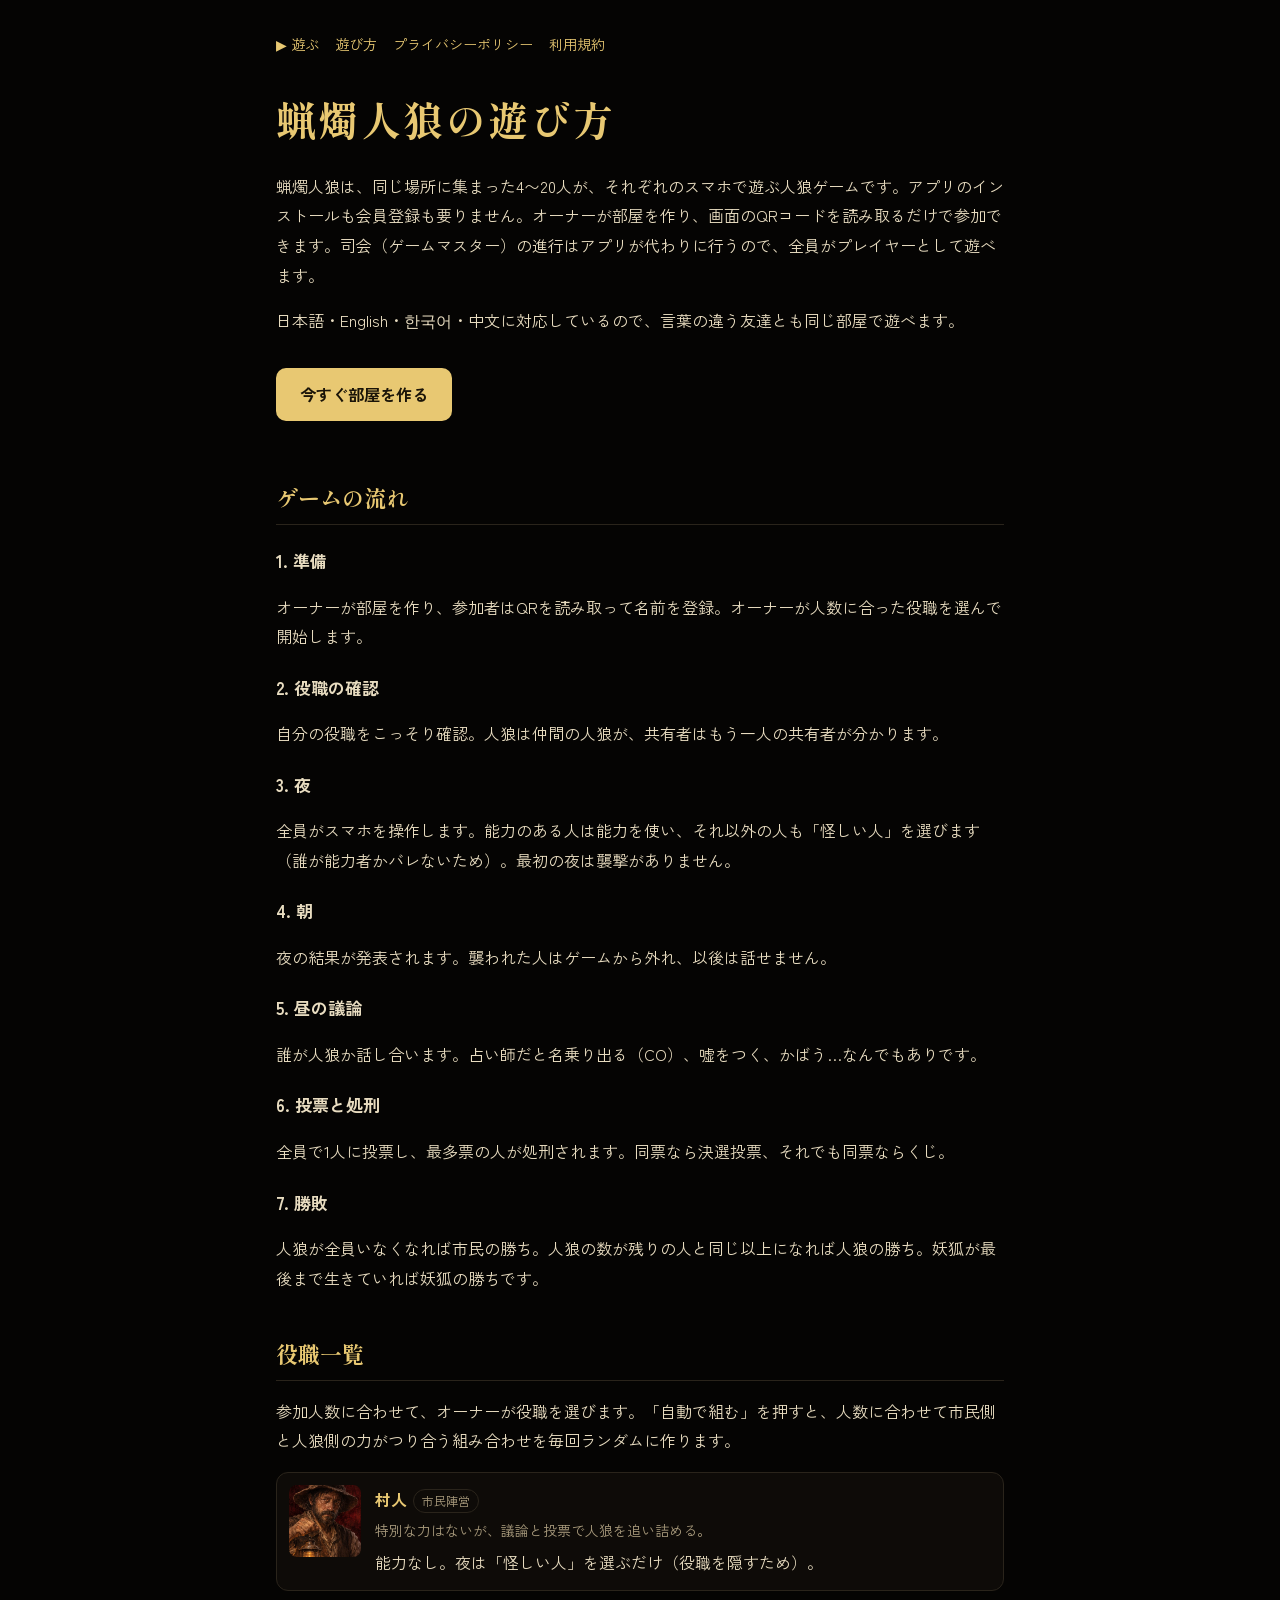
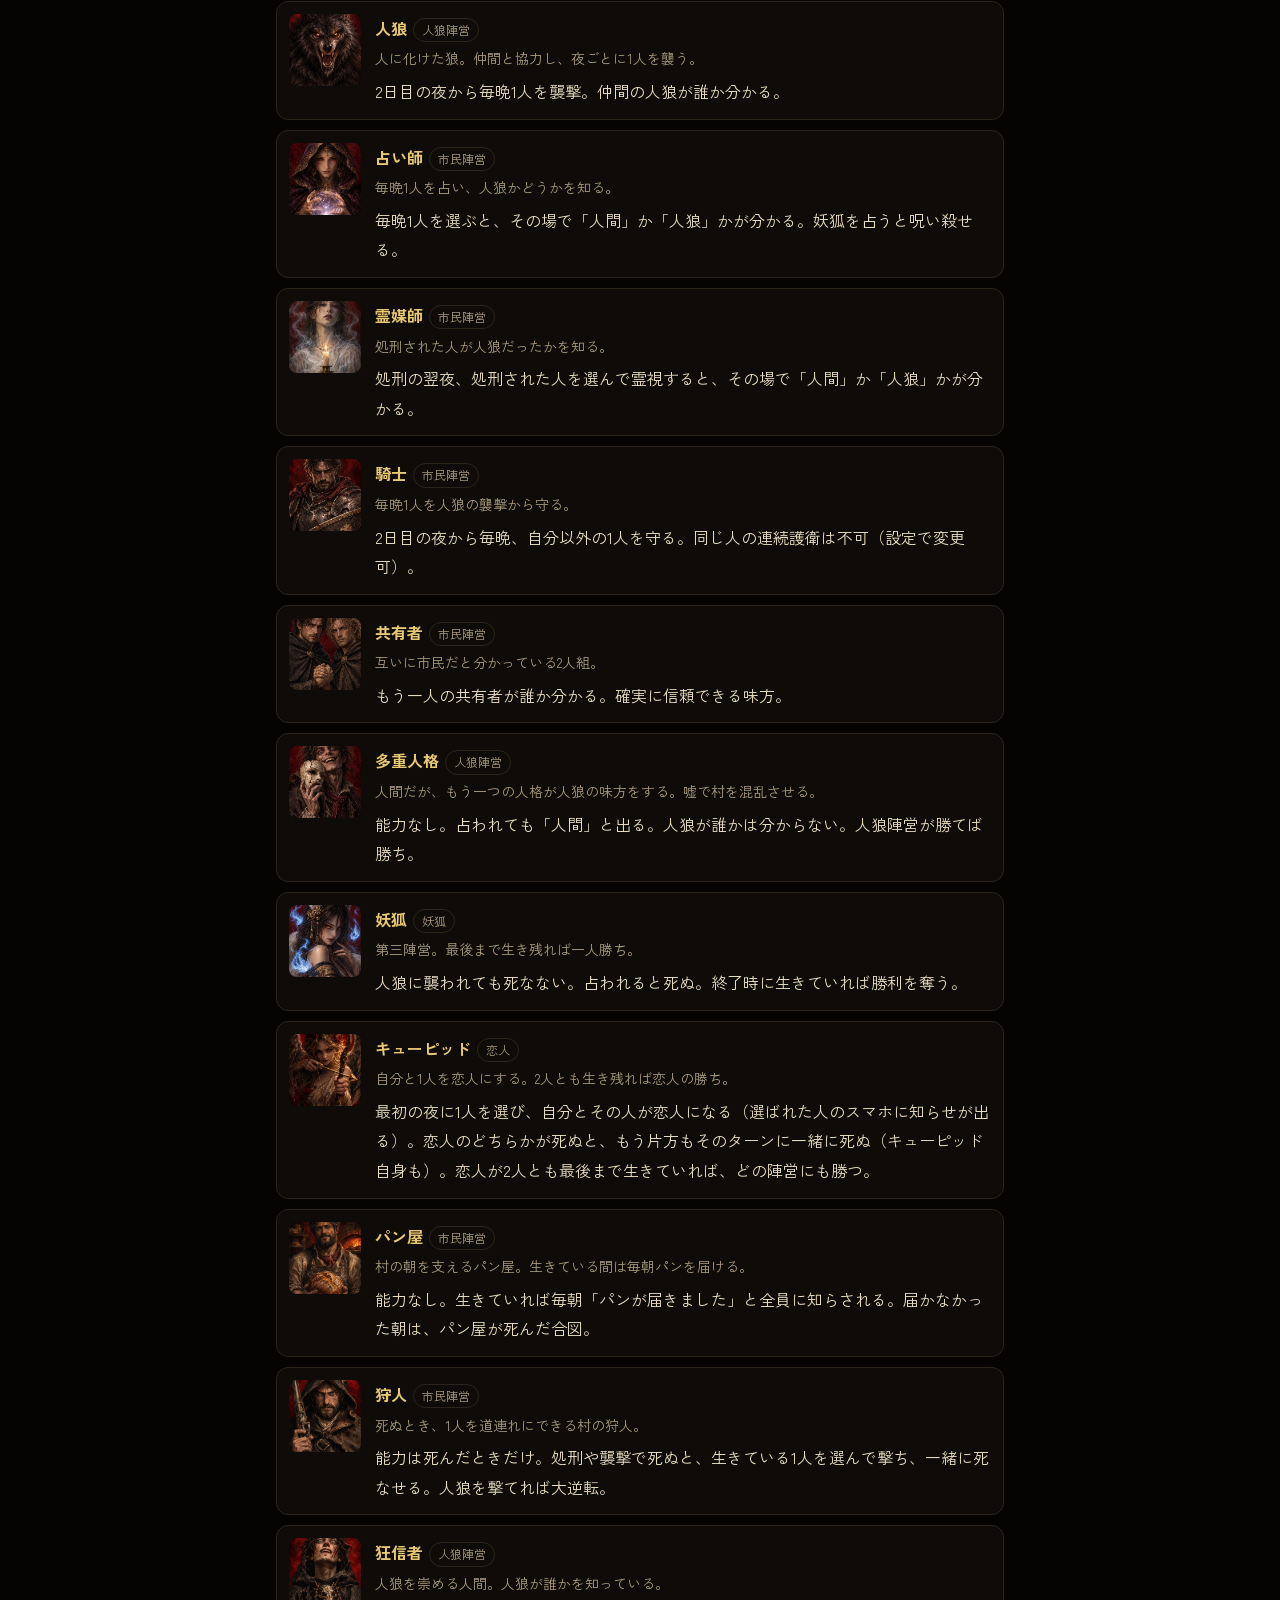
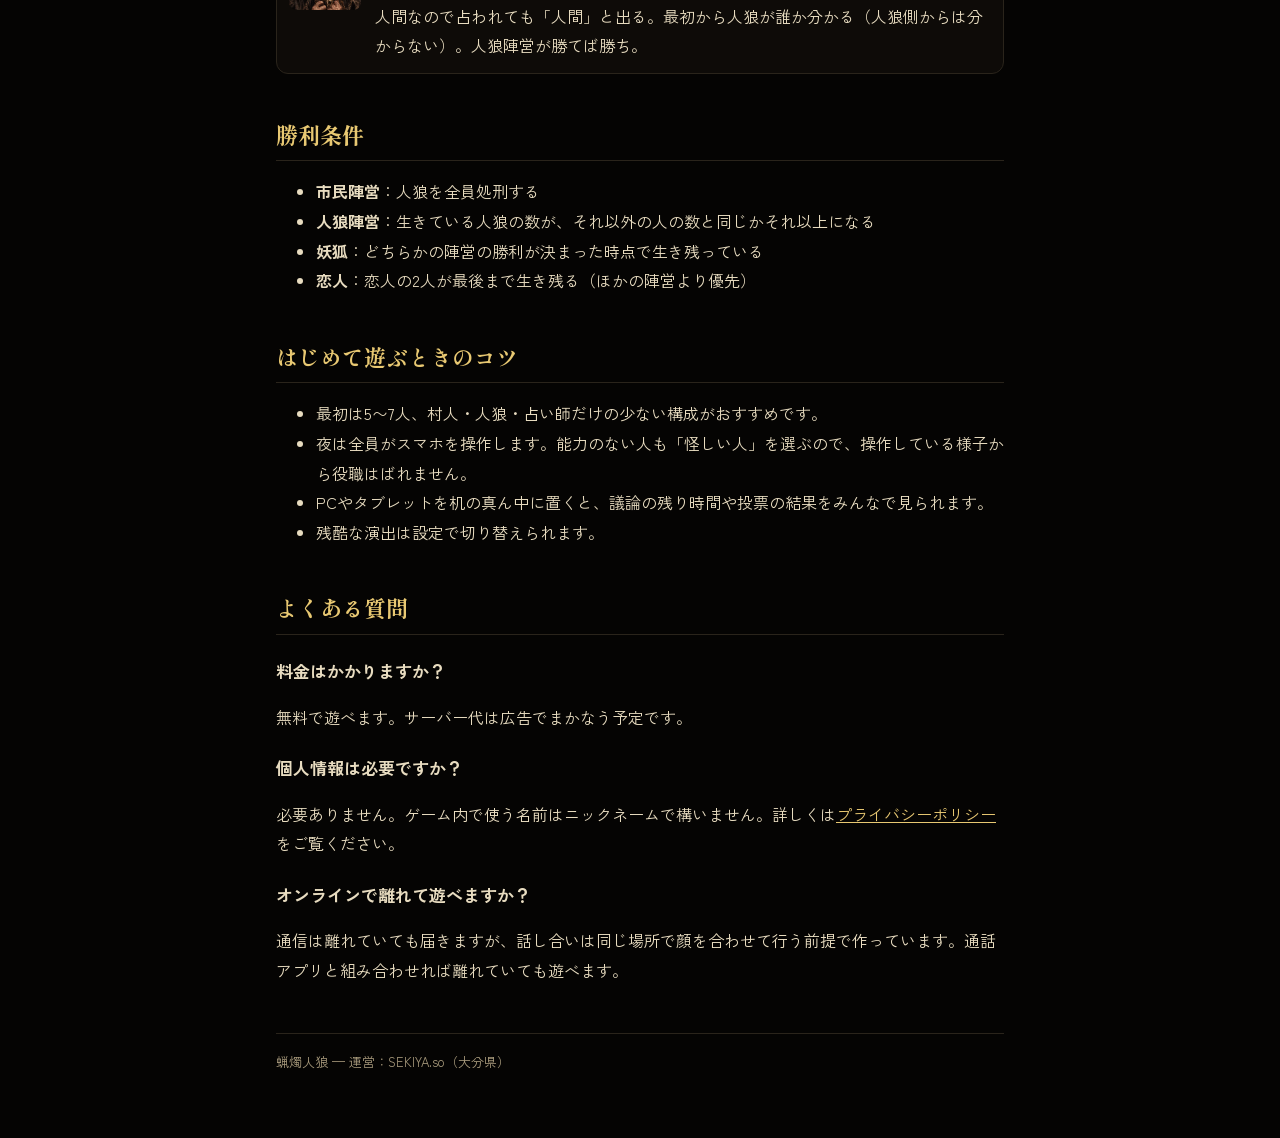
==== about/index.html @ 61c995f0 "Add about, privacy and terms pages for AdSense review Co-Authored-By: Claude Opus 5.5 <noreply@anthr" ====
<!doctype html><html lang="ja"><head><meta charset="utf-8">
<meta name="viewport" content="width=device-width,initial-scale=1"><title>遊び方と役職｜蝋燭人狼</title>
<meta name="description" content="ブラウザだけで遊べる対面用の人狼ゲーム「蝋燭人狼」の遊び方・役職・勝利条件。"><link rel="canonical" href="https://rousoku-jinro.uk/about/">
<link rel="preconnect" href="https://fonts.googleapis.com"><link rel="preconnect" href="https://fonts.gstatic.com" crossorigin>
<link href="https://fonts.googleapis.com/css2?family=Shippori+Mincho+B1:wght@800&family=Zen+Kaku+Gothic+New:wght@400;700&display=swap" rel="stylesheet">
<style>:root{--bg:#050403;--fg:#e8dcc0;--mut:#a89a7c;--gold:#e8c872;--line:#2a241b;--card:#0e0b08}
*{box-sizing:border-box}body{margin:0;background:var(--bg);color:var(--fg);font:16px/1.85 'Zen Kaku Gothic New',system-ui,sans-serif}
main{max-width:760px;margin:0 auto;padding:32px 16px 64px}a{color:var(--gold)}
h1{font-family:'Shippori Mincho B1',serif;font-size:clamp(28px,6vw,40px);color:var(--gold);margin:8px 0 4px;letter-spacing:.06em}
h2{font-family:'Shippori Mincho B1',serif;color:var(--gold);font-size:22px;margin:40px 0 8px;border-bottom:1px solid var(--line);padding-bottom:6px}
h3{font-size:17px;margin:20px 0 4px}p,li{color:var(--fg)}.mut{color:var(--mut);font-size:14px}
.top{display:flex;gap:16px;flex-wrap:wrap;font-size:14px;margin-bottom:24px}.top a{text-decoration:none}
.role{display:flex;gap:14px;background:var(--card);border:1px solid var(--line);border-radius:12px;padding:12px;margin:10px 0}
.role img{width:72px;height:72px;border-radius:8px;object-fit:cover;flex:none}.role b{color:var(--gold)}
.tag{display:inline-block;font-size:12px;border:1px solid var(--line);border-radius:99px;padding:0 8px;margin-left:6px;color:var(--mut)}
.cta{display:inline-block;margin:16px 0;padding:12px 24px;background:var(--gold);color:#1a1408;border-radius:10px;font-weight:700;text-decoration:none}
footer{border-top:1px solid var(--line);margin-top:48px;padding-top:16px;font-size:13px;color:var(--mut)}</style></head><body><main><nav class="top"><a href="/">▶ 遊ぶ</a><a href="/about/">遊び方</a><a href="/privacy/">プライバシーポリシー</a><a href="/terms/">利用規約</a></nav>
<h1>蝋燭人狼の遊び方</h1><p>蝋燭人狼は、同じ場所に集まった4〜20人が、それぞれのスマホで遊ぶ人狼ゲームです。アプリのインストールも会員登録も要りません。オーナーが部屋を作り、画面のQRコードを読み取るだけで参加できます。司会（ゲームマスター）の進行はアプリが代わりに行うので、全員がプレイヤーとして遊べます。</p>
<p>日本語・English・한국어・中文に対応しているので、言葉の違う友達とも同じ部屋で遊べます。</p>
<a class="cta" href="/">今すぐ部屋を作る</a>
<h2>ゲームの流れ</h2><h3>1. 準備</h3><p>オーナーが部屋を作り、参加者はQRを読み取って名前を登録。オーナーが人数に合った役職を選んで開始します。</p><h3>2. 役職の確認</h3><p>自分の役職をこっそり確認。人狼は仲間の人狼が、共有者はもう一人の共有者が分かります。</p><h3>3. 夜</h3><p>全員がスマホを操作します。能力のある人は能力を使い、それ以外の人も「怪しい人」を選びます（誰が能力者かバレないため）。最初の夜は襲撃がありません。</p><h3>4. 朝</h3><p>夜の結果が発表されます。襲われた人はゲームから外れ、以後は話せません。</p><h3>5. 昼の議論</h3><p>誰が人狼か話し合います。占い師だと名乗り出る（CO）、嘘をつく、かばう…なんでもありです。</p><h3>6. 投票と処刑</h3><p>全員で1人に投票し、最多票の人が処刑されます。同票なら決選投票、それでも同票ならくじ。</p><h3>7. 勝敗</h3><p>人狼が全員いなくなれば市民の勝ち。人狼の数が残りの人と同じ以上になれば人狼の勝ち。妖狐が最後まで生きていれば妖狐の勝ちです。</p>
<h2>役職一覧</h2><p>参加人数に合わせて、オーナーが役職を選びます。「自動で組む」を押すと、人数に合わせて市民側と人狼側の力がつり合う組み合わせを毎回ランダムに作ります。</p><div class="role"><img src="/img/roles/villager.webp" alt="村人" loading="lazy" onerror="this.remove()"><div><b>村人</b><span class="tag">市民陣営</span><br><span class="mut">特別な力はないが、議論と投票で人狼を追い詰める。</span><p style="margin:4px 0 0">能力なし。夜は「怪しい人」を選ぶだけ（役職を隠すため）。</p></div></div><div class="role"><img src="/img/roles/werewolf.webp" alt="人狼" loading="lazy" onerror="this.remove()"><div><b>人狼</b><span class="tag">人狼陣営</span><br><span class="mut">人に化けた狼。仲間と協力し、夜ごとに1人を襲う。</span><p style="margin:4px 0 0">2日目の夜から毎晩1人を襲撃。仲間の人狼が誰か分かる。</p></div></div><div class="role"><img src="/img/roles/seer.webp" alt="占い師" loading="lazy" onerror="this.remove()"><div><b>占い師</b><span class="tag">市民陣営</span><br><span class="mut">毎晩1人を占い、人狼かどうかを知る。</span><p style="margin:4px 0 0">毎晩1人を選ぶと、その場で「人間」か「人狼」かが分かる。妖狐を占うと呪い殺せる。</p></div></div><div class="role"><img src="/img/roles/medium.webp" alt="霊媒師" loading="lazy" onerror="this.remove()"><div><b>霊媒師</b><span class="tag">市民陣営</span><br><span class="mut">処刑された人が人狼だったかを知る。</span><p style="margin:4px 0 0">処刑の翌夜、処刑された人を選んで霊視すると、その場で「人間」か「人狼」かが分かる。</p></div></div><div class="role"><img src="/img/roles/knight.webp" alt="騎士" loading="lazy" onerror="this.remove()"><div><b>騎士</b><span class="tag">市民陣営</span><br><span class="mut">毎晩1人を人狼の襲撃から守る。</span><p style="margin:4px 0 0">2日目の夜から毎晩、自分以外の1人を守る。同じ人の連続護衛は不可（設定で変更可）。</p></div></div><div class="role"><img src="/img/roles/mason.webp" alt="共有者" loading="lazy" onerror="this.remove()"><div><b>共有者</b><span class="tag">市民陣営</span><br><span class="mut">互いに市民だと分かっている2人組。</span><p style="margin:4px 0 0">もう一人の共有者が誰か分かる。確実に信頼できる味方。</p></div></div><div class="role"><img src="/img/roles/madman.webp" alt="多重人格" loading="lazy" onerror="this.remove()"><div><b>多重人格</b><span class="tag">人狼陣営</span><br><span class="mut">人間だが、もう一つの人格が人狼の味方をする。嘘で村を混乱させる。</span><p style="margin:4px 0 0">能力なし。占われても「人間」と出る。人狼が誰かは分からない。人狼陣営が勝てば勝ち。</p></div></div><div class="role"><img src="/img/roles/fox.webp" alt="妖狐" loading="lazy" onerror="this.remove()"><div><b>妖狐</b><span class="tag">妖狐</span><br><span class="mut">第三陣営。最後まで生き残れば一人勝ち。</span><p style="margin:4px 0 0">人狼に襲われても死なない。占われると死ぬ。終了時に生きていれば勝利を奪う。</p></div></div><div class="role"><img src="/img/roles/cupid.webp" alt="キューピッド" loading="lazy" onerror="this.remove()"><div><b>キューピッド</b><span class="tag">恋人</span><br><span class="mut">自分と1人を恋人にする。2人とも生き残れば恋人の勝ち。</span><p style="margin:4px 0 0">最初の夜に1人を選び、自分とその人が恋人になる（選ばれた人のスマホに知らせが出る）。恋人のどちらかが死ぬと、もう片方もそのターンに一緒に死ぬ（キューピッド自身も）。恋人が2人とも最後まで生きていれば、どの陣営にも勝つ。</p></div></div><div class="role"><img src="/img/roles/baker.webp" alt="パン屋" loading="lazy" onerror="this.remove()"><div><b>パン屋</b><span class="tag">市民陣営</span><br><span class="mut">村の朝を支えるパン屋。生きている間は毎朝パンを届ける。</span><p style="margin:4px 0 0">能力なし。生きていれば毎朝「パンが届きました」と全員に知らされる。届かなかった朝は、パン屋が死んだ合図。</p></div></div><div class="role"><img src="/img/roles/hunter.webp" alt="狩人" loading="lazy" onerror="this.remove()"><div><b>狩人</b><span class="tag">市民陣営</span><br><span class="mut">死ぬとき、1人を道連れにできる村の狩人。</span><p style="margin:4px 0 0">能力は死んだときだけ。処刑や襲撃で死ぬと、生きている1人を選んで撃ち、一緒に死なせる。人狼を撃てれば大逆転。</p></div></div><div class="role"><img src="/img/roles/fanatic.webp" alt="狂信者" loading="lazy" onerror="this.remove()"><div><b>狂信者</b><span class="tag">人狼陣営</span><br><span class="mut">人狼を崇める人間。人狼が誰かを知っている。</span><p style="margin:4px 0 0">人間なので占われても「人間」と出る。最初から人狼が誰か分かる（人狼側からは分からない）。人狼陣営が勝てば勝ち。</p></div></div>
<h2>勝利条件</h2><ul><li><b>市民陣営</b>：人狼を全員処刑する</li><li><b>人狼陣営</b>：生きている人狼の数が、それ以外の人の数と同じかそれ以上になる</li><li><b>妖狐</b>：どちらかの陣営の勝利が決まった時点で生き残っている</li><li><b>恋人</b>：恋人の2人が最後まで生き残る（ほかの陣営より優先）</li></ul>
<h2>はじめて遊ぶときのコツ</h2><ul><li>最初は5〜7人、村人・人狼・占い師だけの少ない構成がおすすめです。</li><li>夜は全員がスマホを操作します。能力のない人も「怪しい人」を選ぶので、操作している様子から役職はばれません。</li><li>PCやタブレットを机の真ん中に置くと、議論の残り時間や投票の結果をみんなで見られます。</li><li>残酷な演出は設定で切り替えられます。</li></ul>
<h2>よくある質問</h2><h3>料金はかかりますか？</h3><p>無料で遊べます。サーバー代は広告でまかなう予定です。</p><h3>個人情報は必要ですか？</h3><p>必要ありません。ゲーム内で使う名前はニックネームで構いません。詳しくは<a href="/privacy/">プライバシーポリシー</a>をご覧ください。</p><h3>オンラインで離れて遊べますか？</h3><p>通信は離れていても届きますが、話し合いは同じ場所で顔を合わせて行う前提で作っています。通話アプリと組み合わせれば離れていても遊べます。</p>
<footer>蝋燭人狼 — 運営：SEKIYA.so（大分県）</footer></main></body></html>
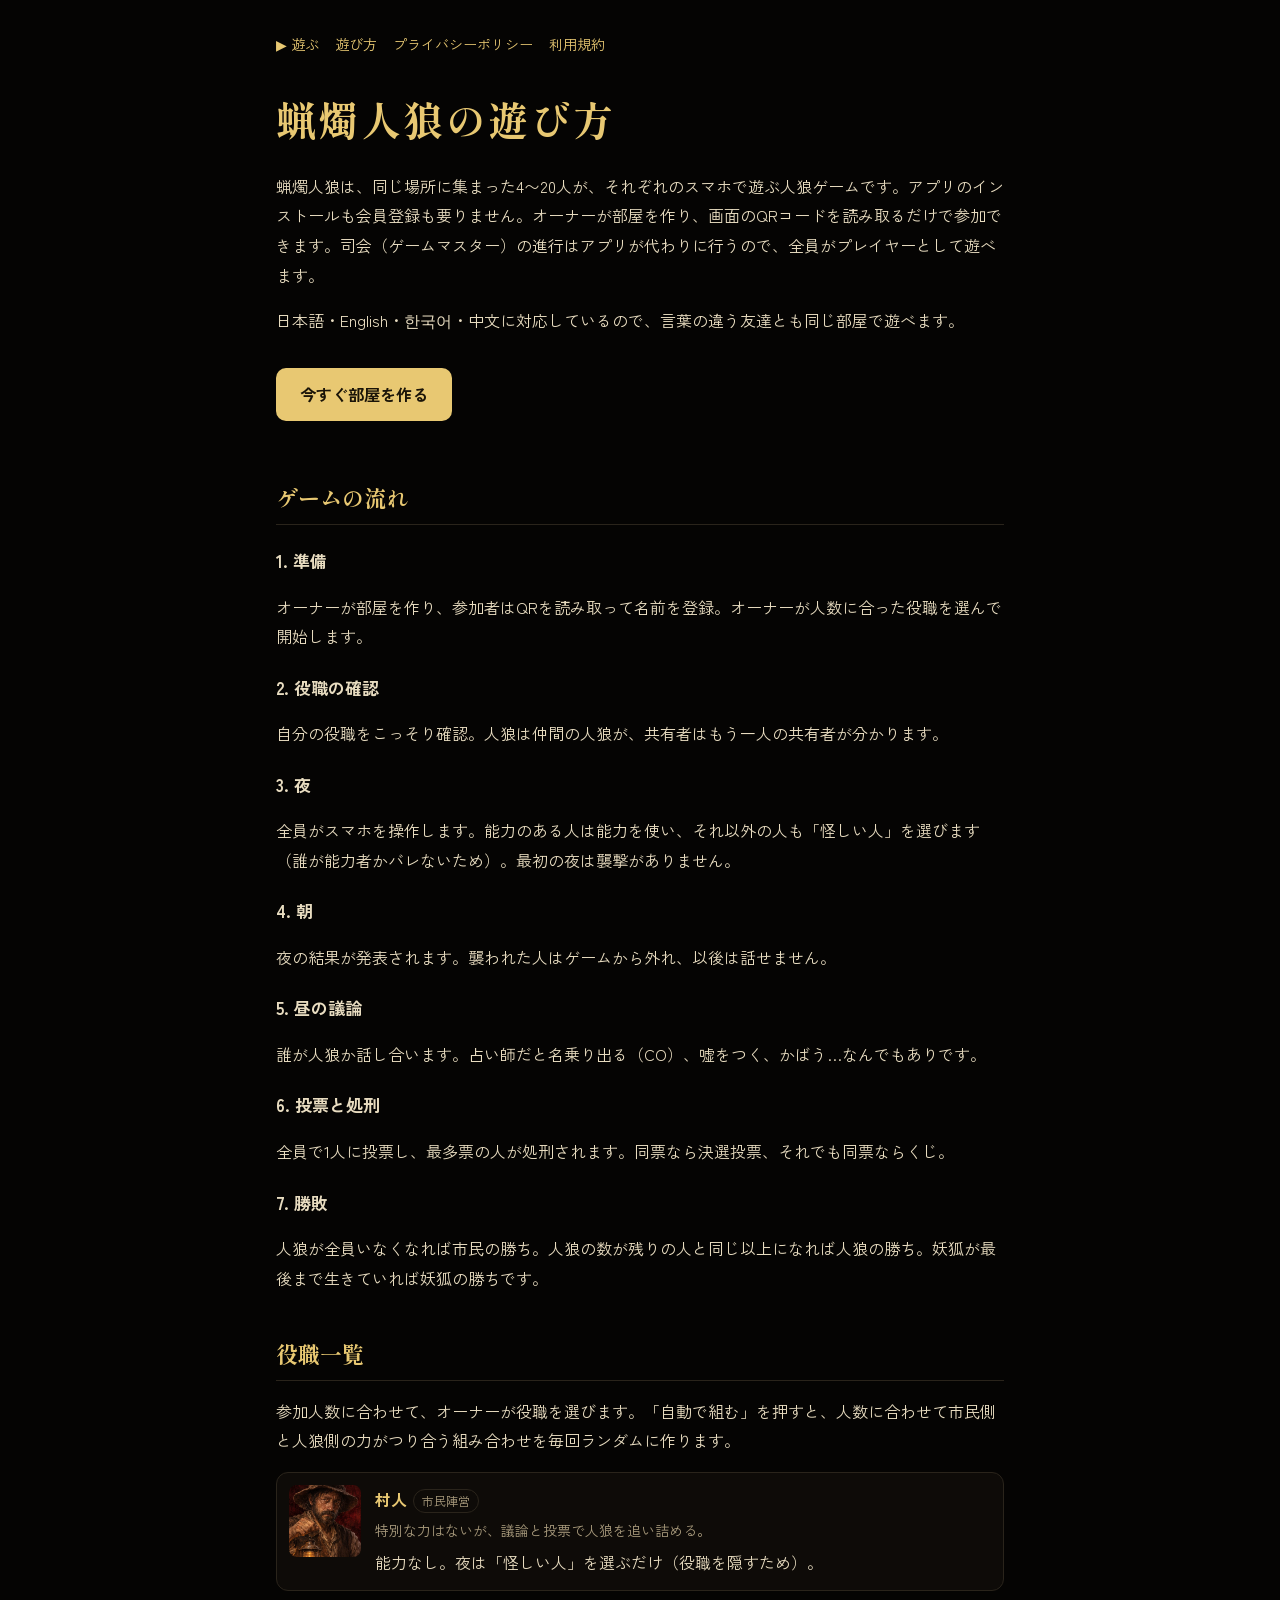
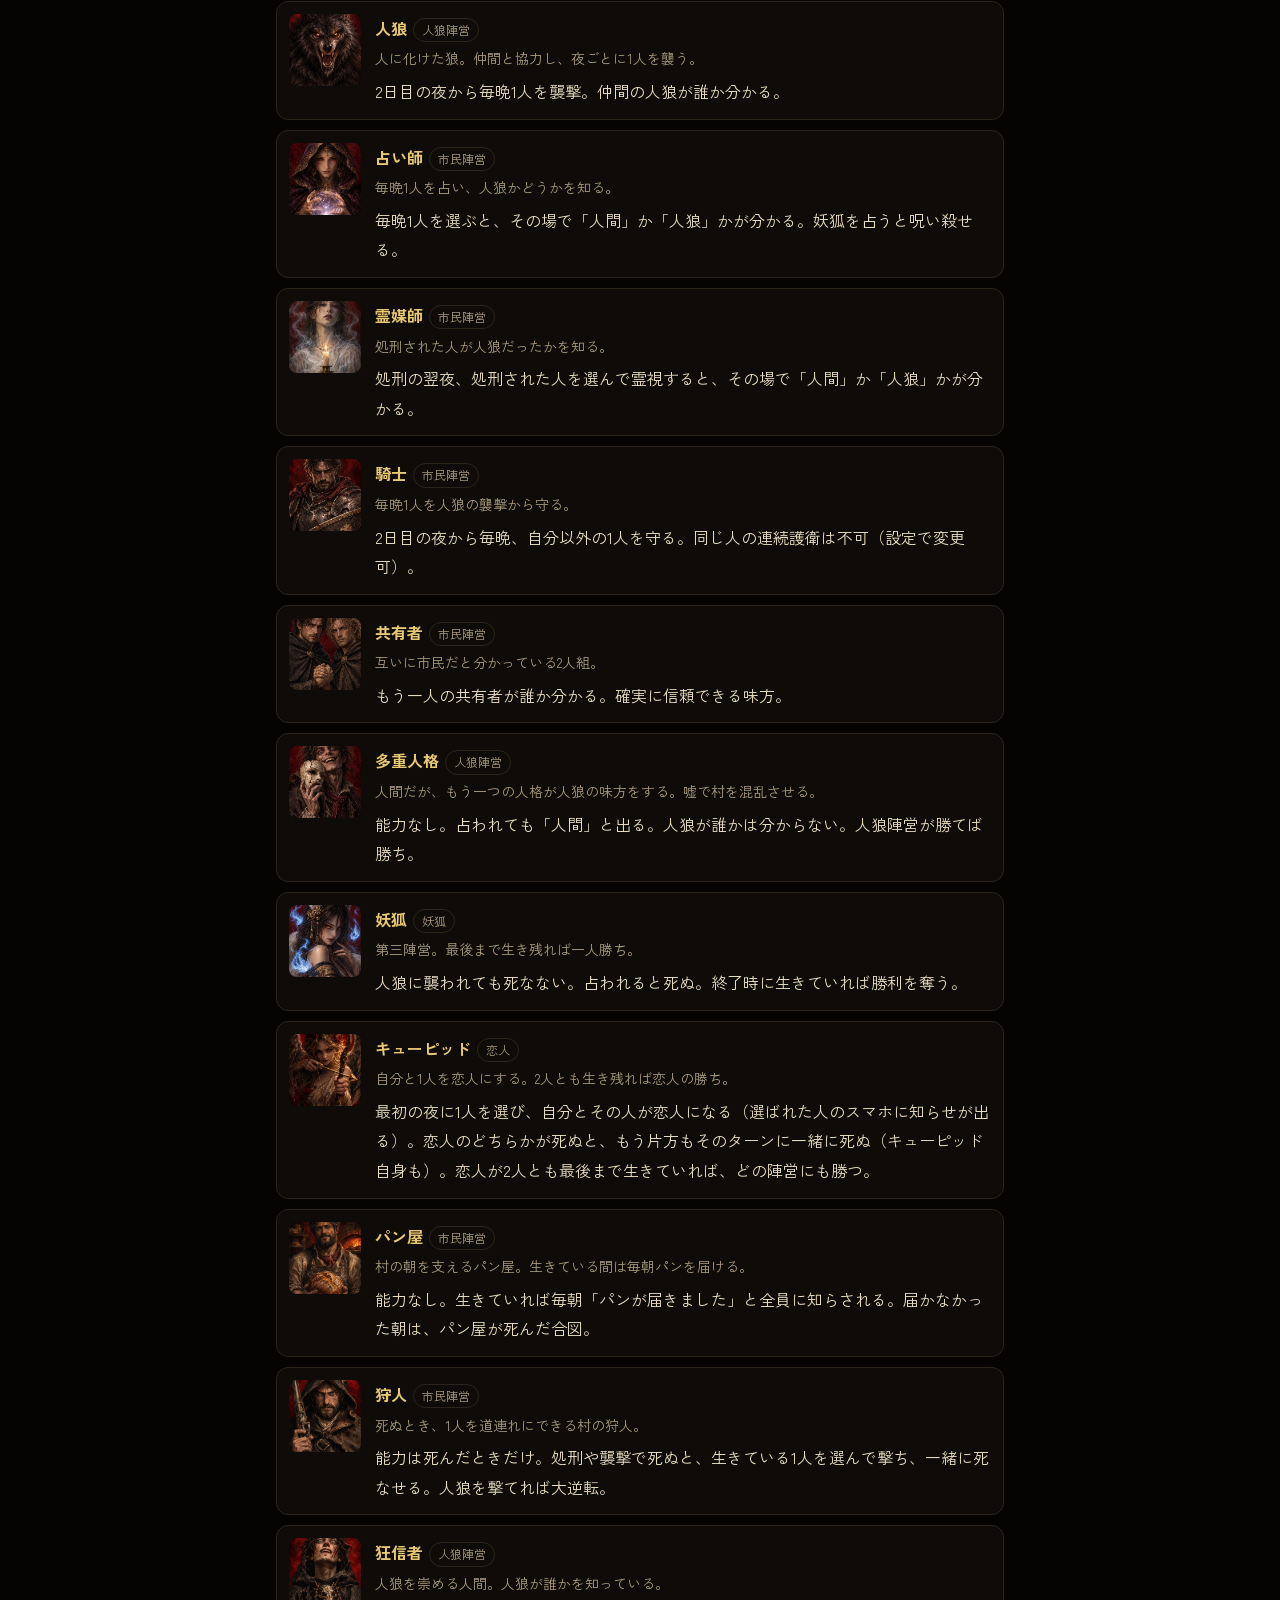
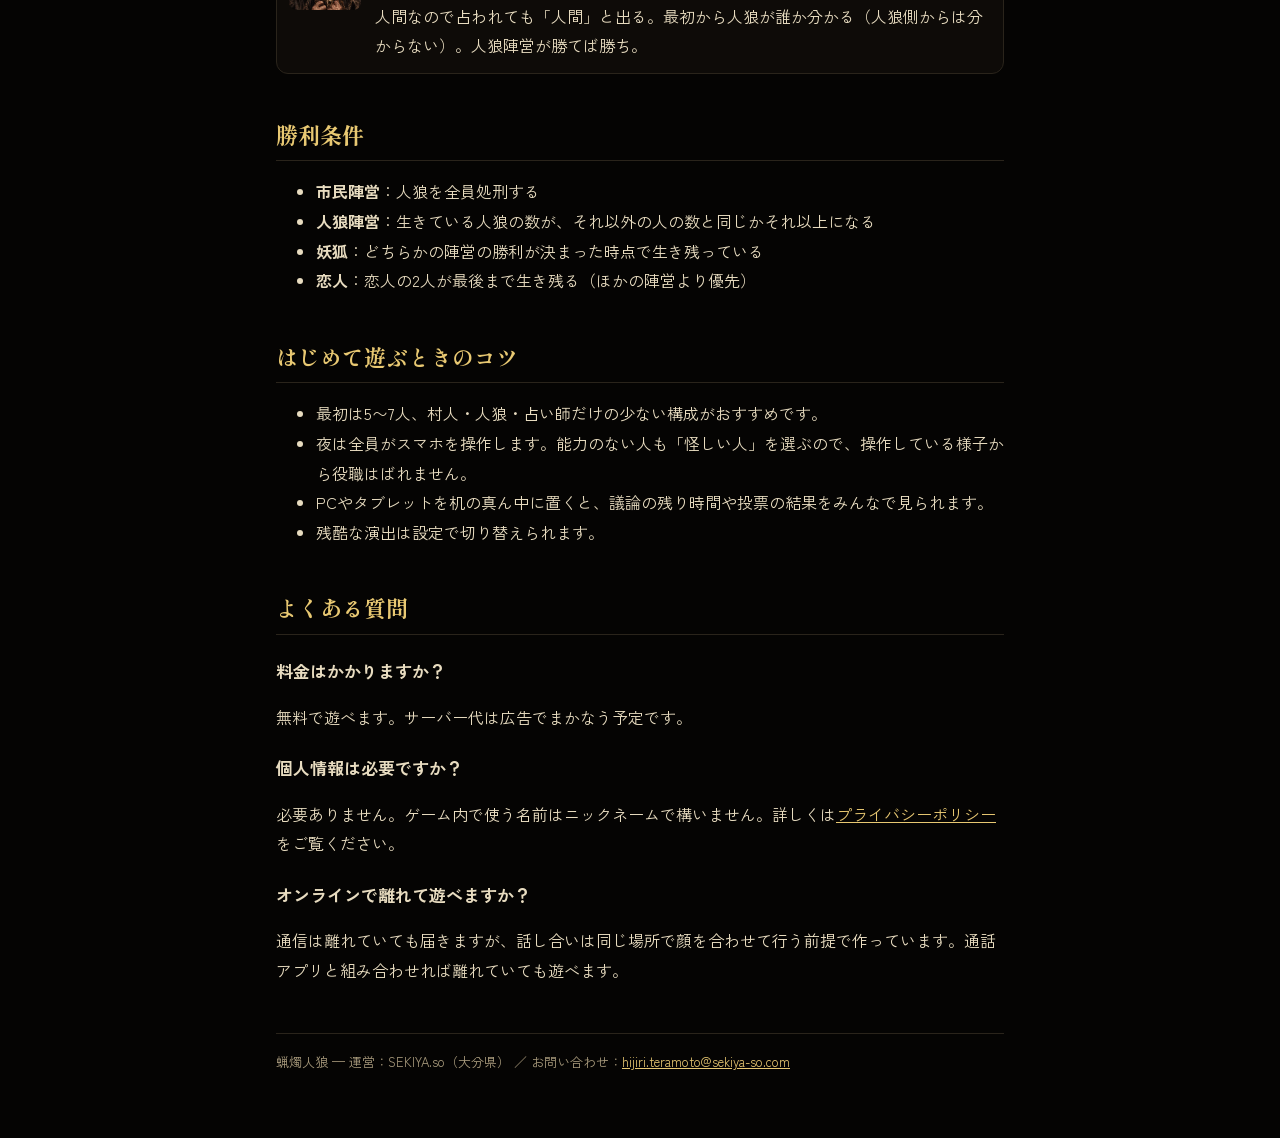
==== commit 11e89534: "Show contact address on info pages Co-Authored-By: Claude Opus 5.5 <noreply@anthropic.com>" ====
--- a/about/index.html
+++ b/about/index.html
@@ -23,4 +23,4 @@
 <h2>勝利条件</h2><ul><li><b>市民陣営</b>：人狼を全員処刑する</li><li><b>人狼陣営</b>：生きている人狼の数が、それ以外の人の数と同じかそれ以上になる</li><li><b>妖狐</b>：どちらかの陣営の勝利が決まった時点で生き残っている</li><li><b>恋人</b>：恋人の2人が最後まで生き残る（ほかの陣営より優先）</li></ul>
 <h2>はじめて遊ぶときのコツ</h2><ul><li>最初は5〜7人、村人・人狼・占い師だけの少ない構成がおすすめです。</li><li>夜は全員がスマホを操作します。能力のない人も「怪しい人」を選ぶので、操作している様子から役職はばれません。</li><li>PCやタブレットを机の真ん中に置くと、議論の残り時間や投票の結果をみんなで見られます。</li><li>残酷な演出は設定で切り替えられます。</li></ul>
 <h2>よくある質問</h2><h3>料金はかかりますか？</h3><p>無料で遊べます。サーバー代は広告でまかなう予定です。</p><h3>個人情報は必要ですか？</h3><p>必要ありません。ゲーム内で使う名前はニックネームで構いません。詳しくは<a href="/privacy/">プライバシーポリシー</a>をご覧ください。</p><h3>オンラインで離れて遊べますか？</h3><p>通信は離れていても届きますが、話し合いは同じ場所で顔を合わせて行う前提で作っています。通話アプリと組み合わせれば離れていても遊べます。</p>
-<footer>蝋燭人狼 — 運営：SEKIYA.so（大分県）</footer></main></body></html>+<footer>蝋燭人狼 — 運営：SEKIYA.so（大分県） ／ お問い合わせ：<a href="mailto:hijiri.teramoto@sekiya-so.com">hijiri.teramoto@sekiya-so.com</a></footer></main></body></html>
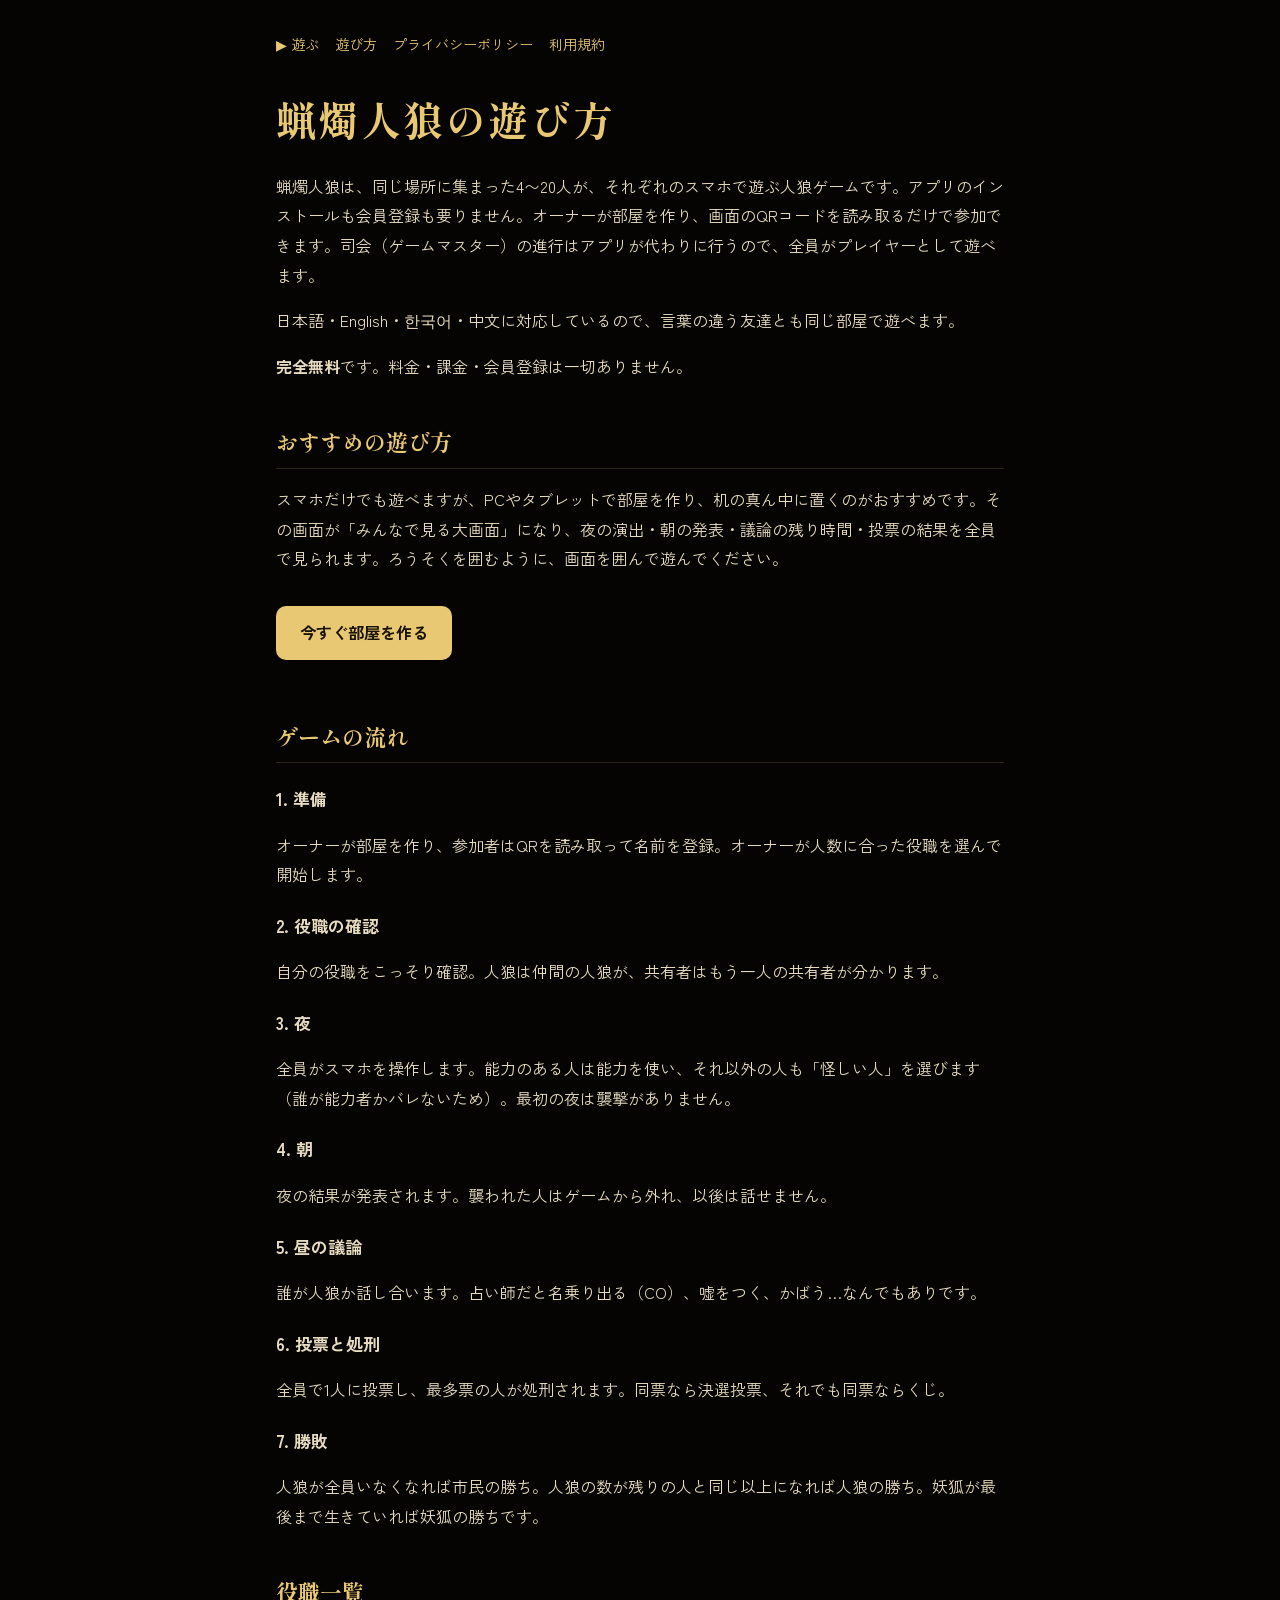
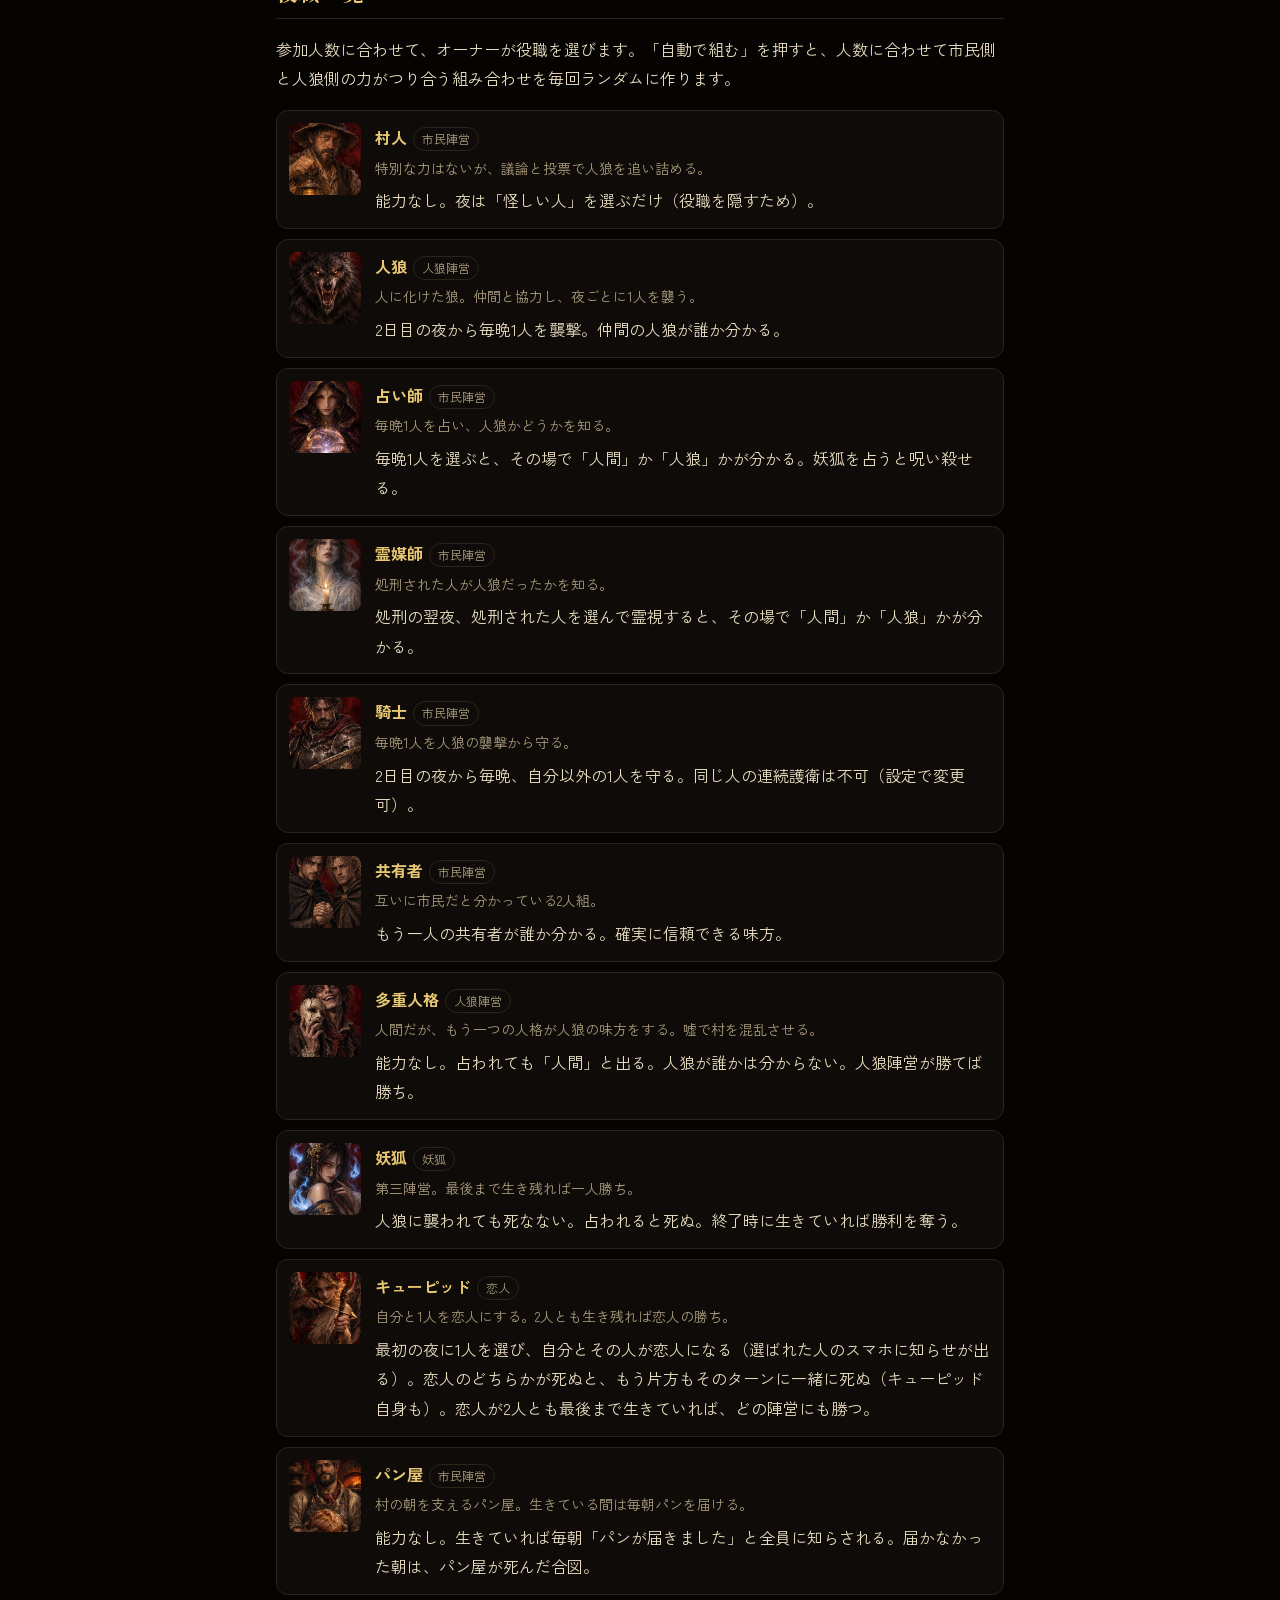
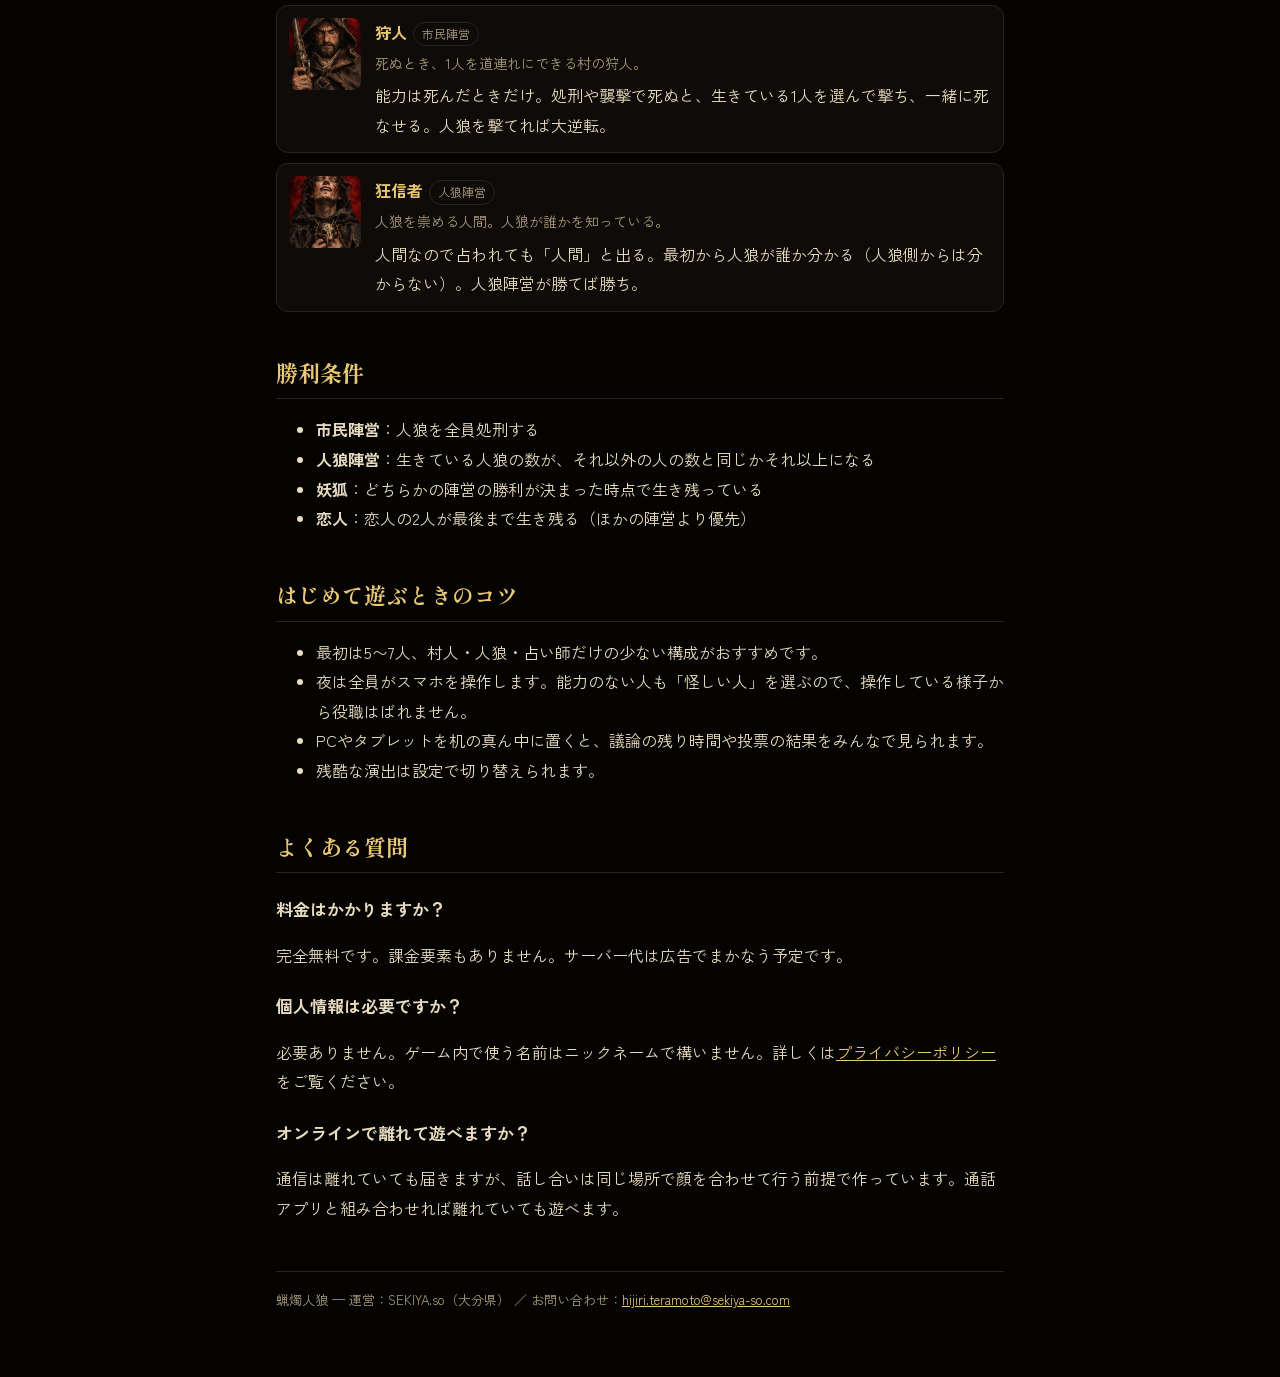
==== commit f956f7e2: "Home: free line and PC board tip; SEO meta, OG image, sitemap Co-Authored-By: Claude Opus 5.5 <norep" ====
--- a/about/index.html
+++ b/about/index.html
@@ -1,6 +1,6 @@
 <!doctype html><html lang="ja"><head><meta charset="utf-8">
 <meta name="viewport" content="width=device-width,initial-scale=1"><title>遊び方と役職｜蝋燭人狼</title>
-<meta name="description" content="ブラウザだけで遊べる対面用の人狼ゲーム「蝋燭人狼」の遊び方・役職・勝利条件。"><link rel="canonical" href="https://rousoku-jinro.uk/about/">
+<meta name="description" content="完全無料・登録不要でスマホで遊べる対面人狼ゲーム「蝋燭人狼」の遊び方・12役職の説明・勝利条件。"><link rel="canonical" href="https://rousoku-jinro.uk/about/"><meta property="og:title" content="遊び方と役職｜蝋燭人狼"><meta property="og:description" content="完全無料・登録不要でスマホで遊べる対面人狼ゲーム「蝋燭人狼」の遊び方・12役職の説明・勝利条件。"><meta property="og:image" content="https://rousoku-jinro.uk/img/og.jpg"><meta name="twitter:card" content="summary_large_image">
 <link rel="preconnect" href="https://fonts.googleapis.com"><link rel="preconnect" href="https://fonts.gstatic.com" crossorigin>
 <link href="https://fonts.googleapis.com/css2?family=Shippori+Mincho+B1:wght@800&family=Zen+Kaku+Gothic+New:wght@400;700&display=swap" rel="stylesheet">
 <style>:root{--bg:#050403;--fg:#e8dcc0;--mut:#a89a7c;--gold:#e8c872;--line:#2a241b;--card:#0e0b08}
@@ -16,11 +16,11 @@
 .cta{display:inline-block;margin:16px 0;padding:12px 24px;background:var(--gold);color:#1a1408;border-radius:10px;font-weight:700;text-decoration:none}
 footer{border-top:1px solid var(--line);margin-top:48px;padding-top:16px;font-size:13px;color:var(--mut)}</style></head><body><main><nav class="top"><a href="/">▶ 遊ぶ</a><a href="/about/">遊び方</a><a href="/privacy/">プライバシーポリシー</a><a href="/terms/">利用規約</a></nav>
 <h1>蝋燭人狼の遊び方</h1><p>蝋燭人狼は、同じ場所に集まった4〜20人が、それぞれのスマホで遊ぶ人狼ゲームです。アプリのインストールも会員登録も要りません。オーナーが部屋を作り、画面のQRコードを読み取るだけで参加できます。司会（ゲームマスター）の進行はアプリが代わりに行うので、全員がプレイヤーとして遊べます。</p>
-<p>日本語・English・한국어・中文に対応しているので、言葉の違う友達とも同じ部屋で遊べます。</p>
+<p>日本語・English・한국어・中文に対応しているので、言葉の違う友達とも同じ部屋で遊べます。</p><p><b>完全無料</b>です。料金・課金・会員登録は一切ありません。</p><h2>おすすめの遊び方</h2><p>スマホだけでも遊べますが、PCやタブレットで部屋を作り、机の真ん中に置くのがおすすめです。その画面が「みんなで見る大画面」になり、夜の演出・朝の発表・議論の残り時間・投票の結果を全員で見られます。ろうそくを囲むように、画面を囲んで遊んでください。</p>
 <a class="cta" href="/">今すぐ部屋を作る</a>
 <h2>ゲームの流れ</h2><h3>1. 準備</h3><p>オーナーが部屋を作り、参加者はQRを読み取って名前を登録。オーナーが人数に合った役職を選んで開始します。</p><h3>2. 役職の確認</h3><p>自分の役職をこっそり確認。人狼は仲間の人狼が、共有者はもう一人の共有者が分かります。</p><h3>3. 夜</h3><p>全員がスマホを操作します。能力のある人は能力を使い、それ以外の人も「怪しい人」を選びます（誰が能力者かバレないため）。最初の夜は襲撃がありません。</p><h3>4. 朝</h3><p>夜の結果が発表されます。襲われた人はゲームから外れ、以後は話せません。</p><h3>5. 昼の議論</h3><p>誰が人狼か話し合います。占い師だと名乗り出る（CO）、嘘をつく、かばう…なんでもありです。</p><h3>6. 投票と処刑</h3><p>全員で1人に投票し、最多票の人が処刑されます。同票なら決選投票、それでも同票ならくじ。</p><h3>7. 勝敗</h3><p>人狼が全員いなくなれば市民の勝ち。人狼の数が残りの人と同じ以上になれば人狼の勝ち。妖狐が最後まで生きていれば妖狐の勝ちです。</p>
 <h2>役職一覧</h2><p>参加人数に合わせて、オーナーが役職を選びます。「自動で組む」を押すと、人数に合わせて市民側と人狼側の力がつり合う組み合わせを毎回ランダムに作ります。</p><div class="role"><img src="/img/roles/villager.webp" alt="村人" loading="lazy" onerror="this.remove()"><div><b>村人</b><span class="tag">市民陣営</span><br><span class="mut">特別な力はないが、議論と投票で人狼を追い詰める。</span><p style="margin:4px 0 0">能力なし。夜は「怪しい人」を選ぶだけ（役職を隠すため）。</p></div></div><div class="role"><img src="/img/roles/werewolf.webp" alt="人狼" loading="lazy" onerror="this.remove()"><div><b>人狼</b><span class="tag">人狼陣営</span><br><span class="mut">人に化けた狼。仲間と協力し、夜ごとに1人を襲う。</span><p style="margin:4px 0 0">2日目の夜から毎晩1人を襲撃。仲間の人狼が誰か分かる。</p></div></div><div class="role"><img src="/img/roles/seer.webp" alt="占い師" loading="lazy" onerror="this.remove()"><div><b>占い師</b><span class="tag">市民陣営</span><br><span class="mut">毎晩1人を占い、人狼かどうかを知る。</span><p style="margin:4px 0 0">毎晩1人を選ぶと、その場で「人間」か「人狼」かが分かる。妖狐を占うと呪い殺せる。</p></div></div><div class="role"><img src="/img/roles/medium.webp" alt="霊媒師" loading="lazy" onerror="this.remove()"><div><b>霊媒師</b><span class="tag">市民陣営</span><br><span class="mut">処刑された人が人狼だったかを知る。</span><p style="margin:4px 0 0">処刑の翌夜、処刑された人を選んで霊視すると、その場で「人間」か「人狼」かが分かる。</p></div></div><div class="role"><img src="/img/roles/knight.webp" alt="騎士" loading="lazy" onerror="this.remove()"><div><b>騎士</b><span class="tag">市民陣営</span><br><span class="mut">毎晩1人を人狼の襲撃から守る。</span><p style="margin:4px 0 0">2日目の夜から毎晩、自分以外の1人を守る。同じ人の連続護衛は不可（設定で変更可）。</p></div></div><div class="role"><img src="/img/roles/mason.webp" alt="共有者" loading="lazy" onerror="this.remove()"><div><b>共有者</b><span class="tag">市民陣営</span><br><span class="mut">互いに市民だと分かっている2人組。</span><p style="margin:4px 0 0">もう一人の共有者が誰か分かる。確実に信頼できる味方。</p></div></div><div class="role"><img src="/img/roles/madman.webp" alt="多重人格" loading="lazy" onerror="this.remove()"><div><b>多重人格</b><span class="tag">人狼陣営</span><br><span class="mut">人間だが、もう一つの人格が人狼の味方をする。嘘で村を混乱させる。</span><p style="margin:4px 0 0">能力なし。占われても「人間」と出る。人狼が誰かは分からない。人狼陣営が勝てば勝ち。</p></div></div><div class="role"><img src="/img/roles/fox.webp" alt="妖狐" loading="lazy" onerror="this.remove()"><div><b>妖狐</b><span class="tag">妖狐</span><br><span class="mut">第三陣営。最後まで生き残れば一人勝ち。</span><p style="margin:4px 0 0">人狼に襲われても死なない。占われると死ぬ。終了時に生きていれば勝利を奪う。</p></div></div><div class="role"><img src="/img/roles/cupid.webp" alt="キューピッド" loading="lazy" onerror="this.remove()"><div><b>キューピッド</b><span class="tag">恋人</span><br><span class="mut">自分と1人を恋人にする。2人とも生き残れば恋人の勝ち。</span><p style="margin:4px 0 0">最初の夜に1人を選び、自分とその人が恋人になる（選ばれた人のスマホに知らせが出る）。恋人のどちらかが死ぬと、もう片方もそのターンに一緒に死ぬ（キューピッド自身も）。恋人が2人とも最後まで生きていれば、どの陣営にも勝つ。</p></div></div><div class="role"><img src="/img/roles/baker.webp" alt="パン屋" loading="lazy" onerror="this.remove()"><div><b>パン屋</b><span class="tag">市民陣営</span><br><span class="mut">村の朝を支えるパン屋。生きている間は毎朝パンを届ける。</span><p style="margin:4px 0 0">能力なし。生きていれば毎朝「パンが届きました」と全員に知らされる。届かなかった朝は、パン屋が死んだ合図。</p></div></div><div class="role"><img src="/img/roles/hunter.webp" alt="狩人" loading="lazy" onerror="this.remove()"><div><b>狩人</b><span class="tag">市民陣営</span><br><span class="mut">死ぬとき、1人を道連れにできる村の狩人。</span><p style="margin:4px 0 0">能力は死んだときだけ。処刑や襲撃で死ぬと、生きている1人を選んで撃ち、一緒に死なせる。人狼を撃てれば大逆転。</p></div></div><div class="role"><img src="/img/roles/fanatic.webp" alt="狂信者" loading="lazy" onerror="this.remove()"><div><b>狂信者</b><span class="tag">人狼陣営</span><br><span class="mut">人狼を崇める人間。人狼が誰かを知っている。</span><p style="margin:4px 0 0">人間なので占われても「人間」と出る。最初から人狼が誰か分かる（人狼側からは分からない）。人狼陣営が勝てば勝ち。</p></div></div>
 <h2>勝利条件</h2><ul><li><b>市民陣営</b>：人狼を全員処刑する</li><li><b>人狼陣営</b>：生きている人狼の数が、それ以外の人の数と同じかそれ以上になる</li><li><b>妖狐</b>：どちらかの陣営の勝利が決まった時点で生き残っている</li><li><b>恋人</b>：恋人の2人が最後まで生き残る（ほかの陣営より優先）</li></ul>
 <h2>はじめて遊ぶときのコツ</h2><ul><li>最初は5〜7人、村人・人狼・占い師だけの少ない構成がおすすめです。</li><li>夜は全員がスマホを操作します。能力のない人も「怪しい人」を選ぶので、操作している様子から役職はばれません。</li><li>PCやタブレットを机の真ん中に置くと、議論の残り時間や投票の結果をみんなで見られます。</li><li>残酷な演出は設定で切り替えられます。</li></ul>
-<h2>よくある質問</h2><h3>料金はかかりますか？</h3><p>無料で遊べます。サーバー代は広告でまかなう予定です。</p><h3>個人情報は必要ですか？</h3><p>必要ありません。ゲーム内で使う名前はニックネームで構いません。詳しくは<a href="/privacy/">プライバシーポリシー</a>をご覧ください。</p><h3>オンラインで離れて遊べますか？</h3><p>通信は離れていても届きますが、話し合いは同じ場所で顔を合わせて行う前提で作っています。通話アプリと組み合わせれば離れていても遊べます。</p>
+<h2>よくある質問</h2><h3>料金はかかりますか？</h3><p>完全無料です。課金要素もありません。サーバー代は広告でまかなう予定です。</p><h3>個人情報は必要ですか？</h3><p>必要ありません。ゲーム内で使う名前はニックネームで構いません。詳しくは<a href="/privacy/">プライバシーポリシー</a>をご覧ください。</p><h3>オンラインで離れて遊べますか？</h3><p>通信は離れていても届きますが、話し合いは同じ場所で顔を合わせて行う前提で作っています。通話アプリと組み合わせれば離れていても遊べます。</p>
 <footer>蝋燭人狼 — 運営：SEKIYA.so（大分県） ／ お問い合わせ：<a href="mailto:hijiri.teramoto@sekiya-so.com">hijiri.teramoto@sekiya-so.com</a></footer></main></body></html>
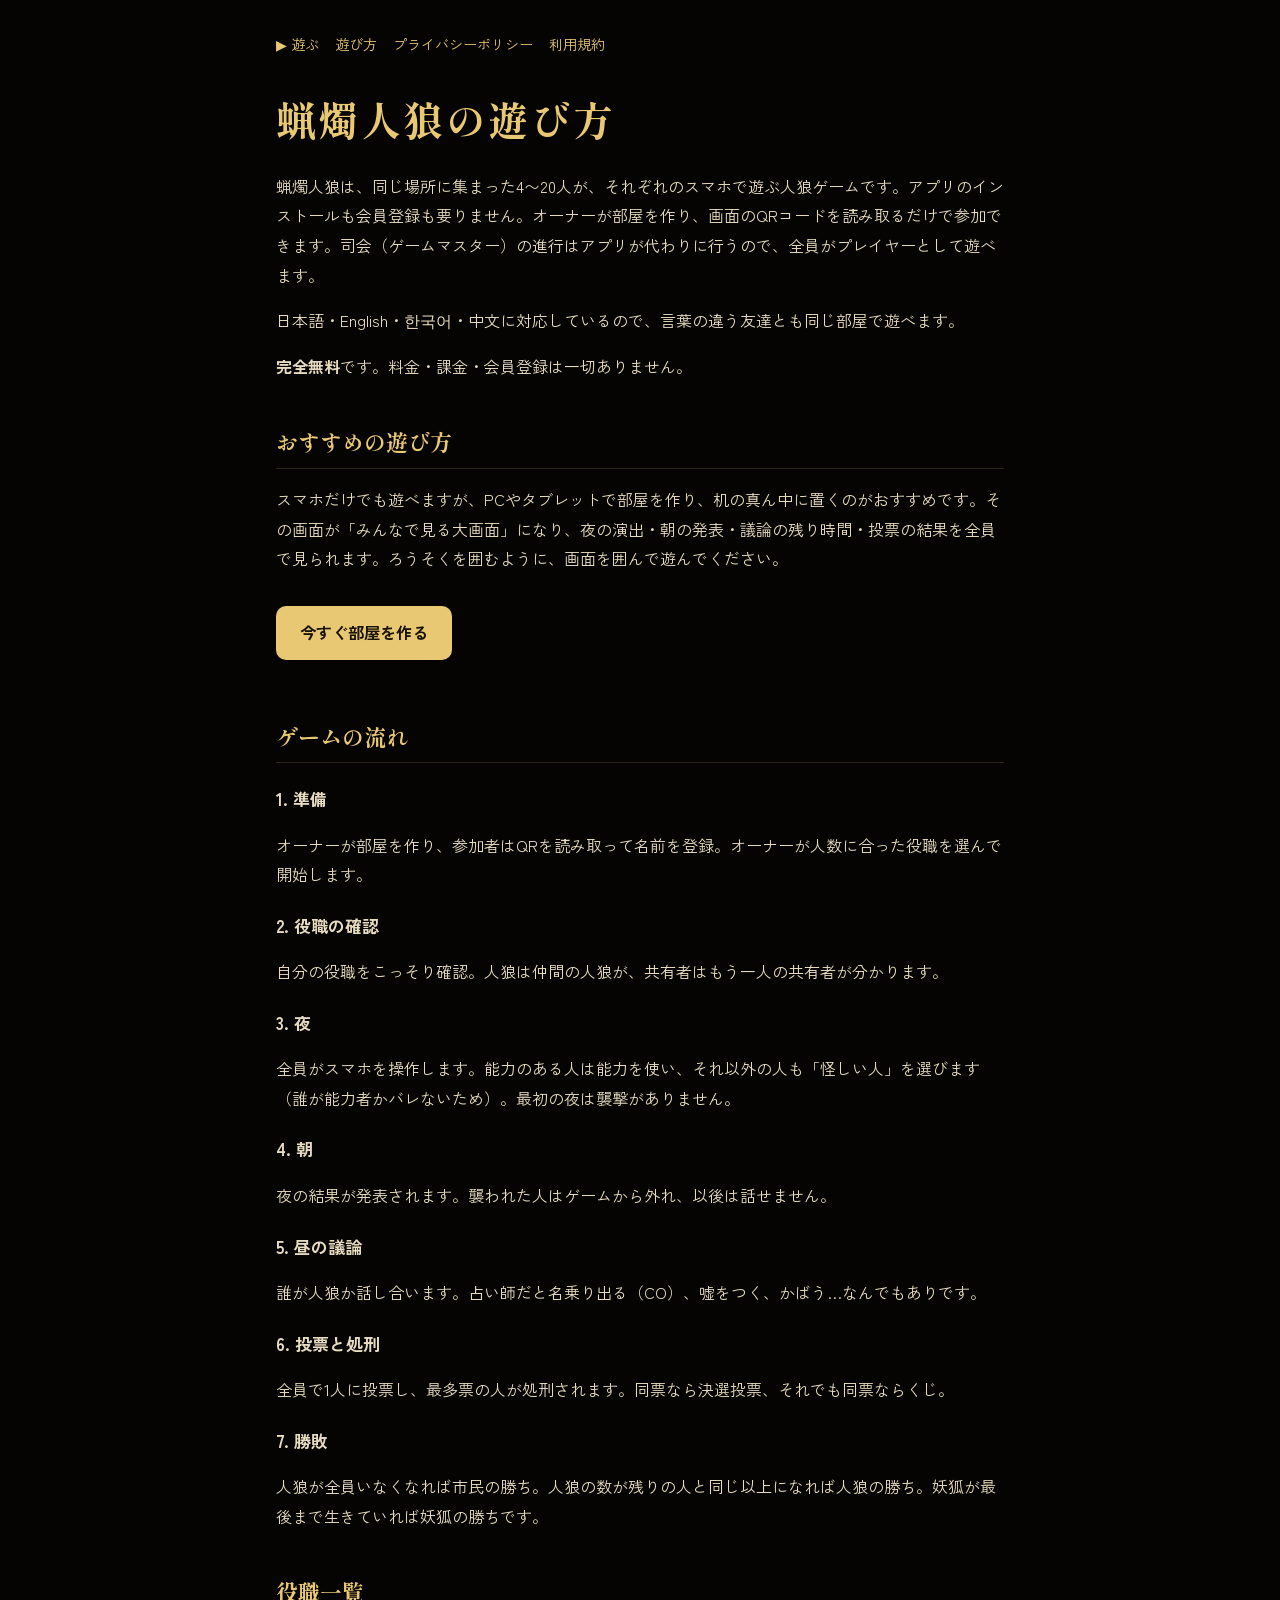
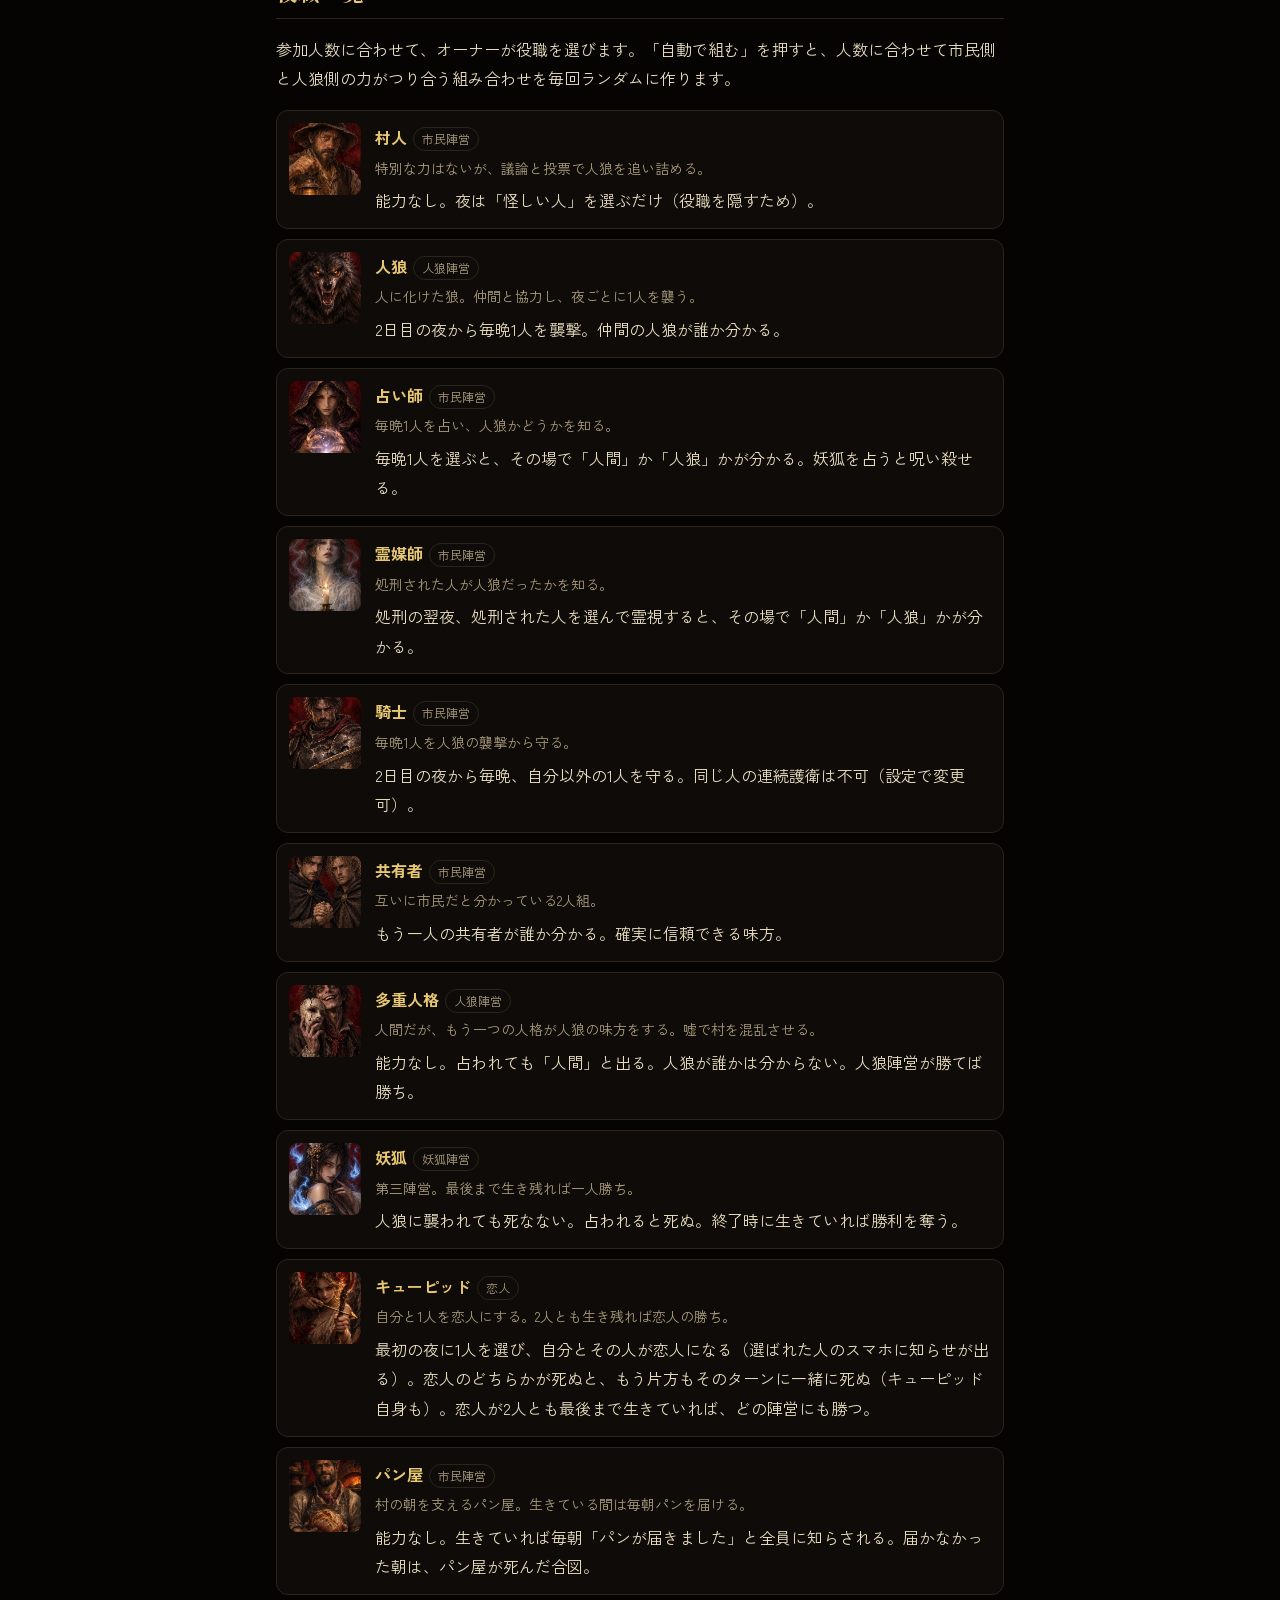
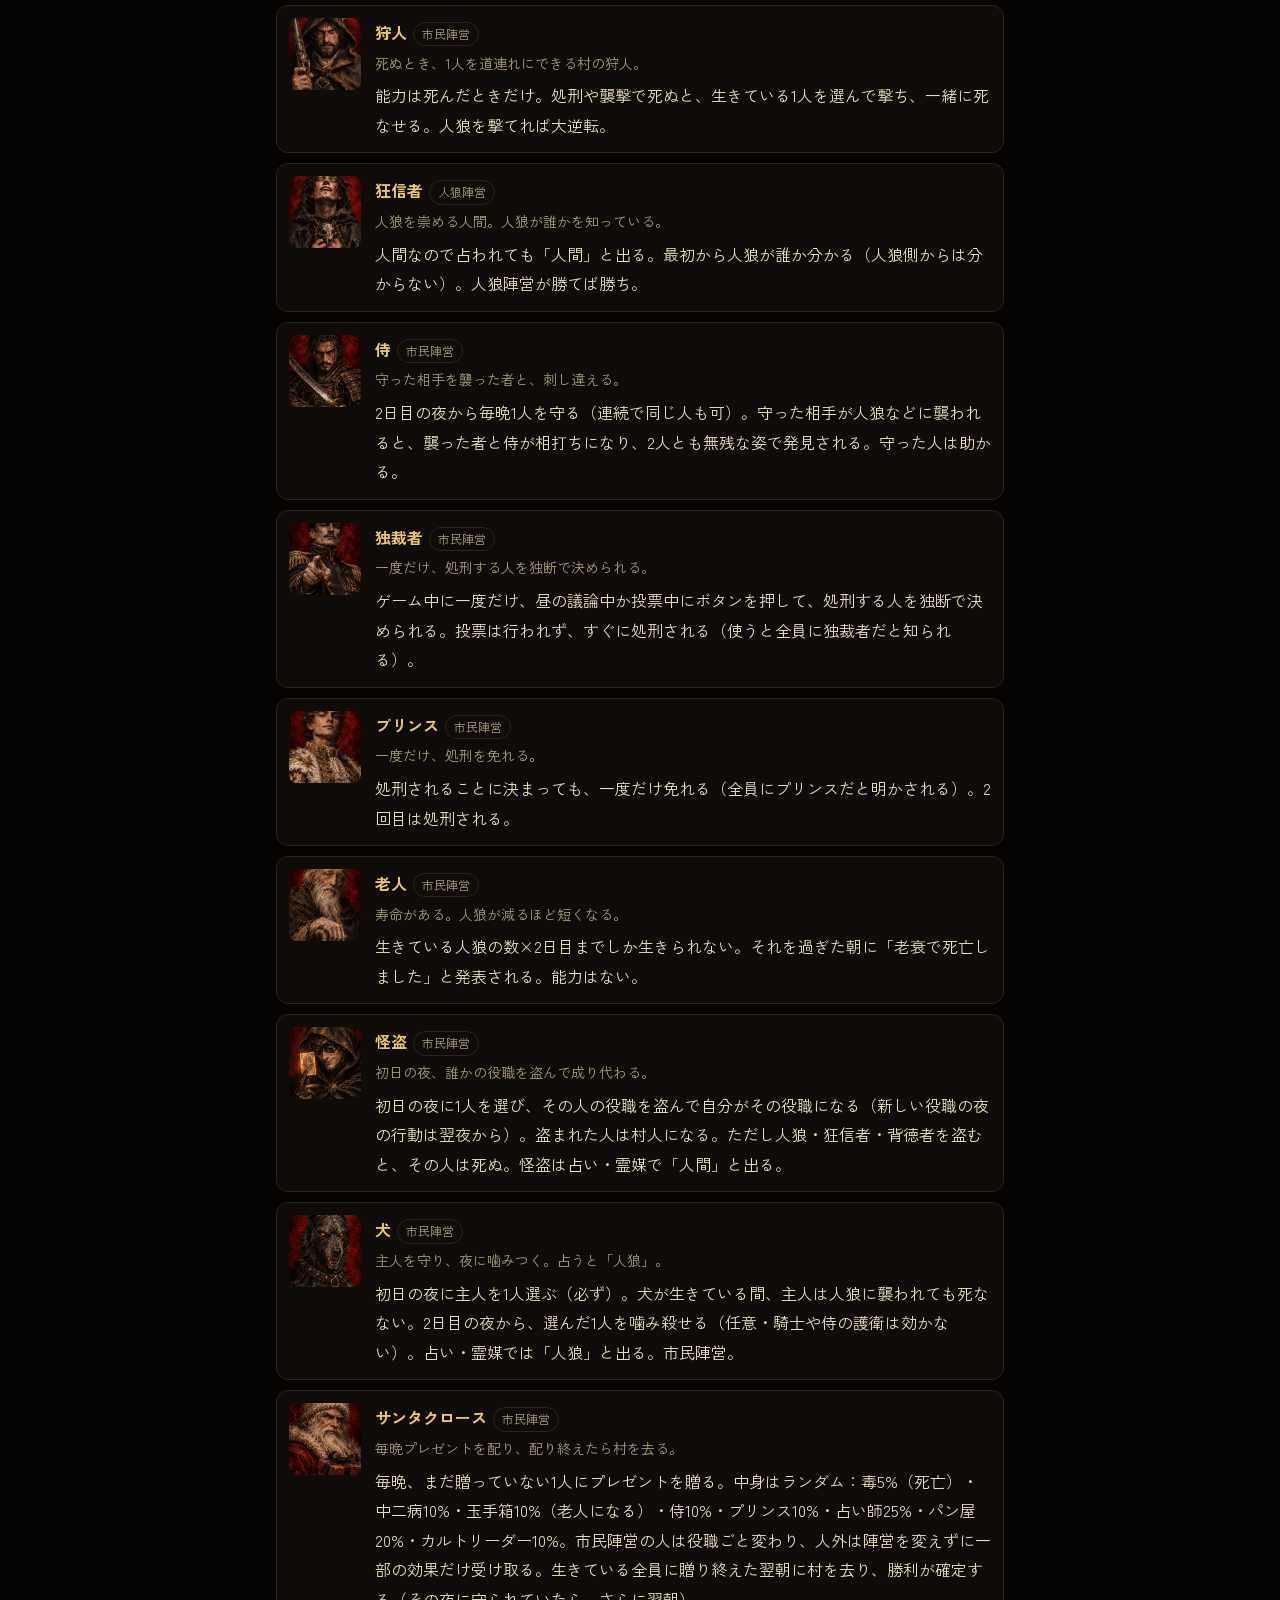
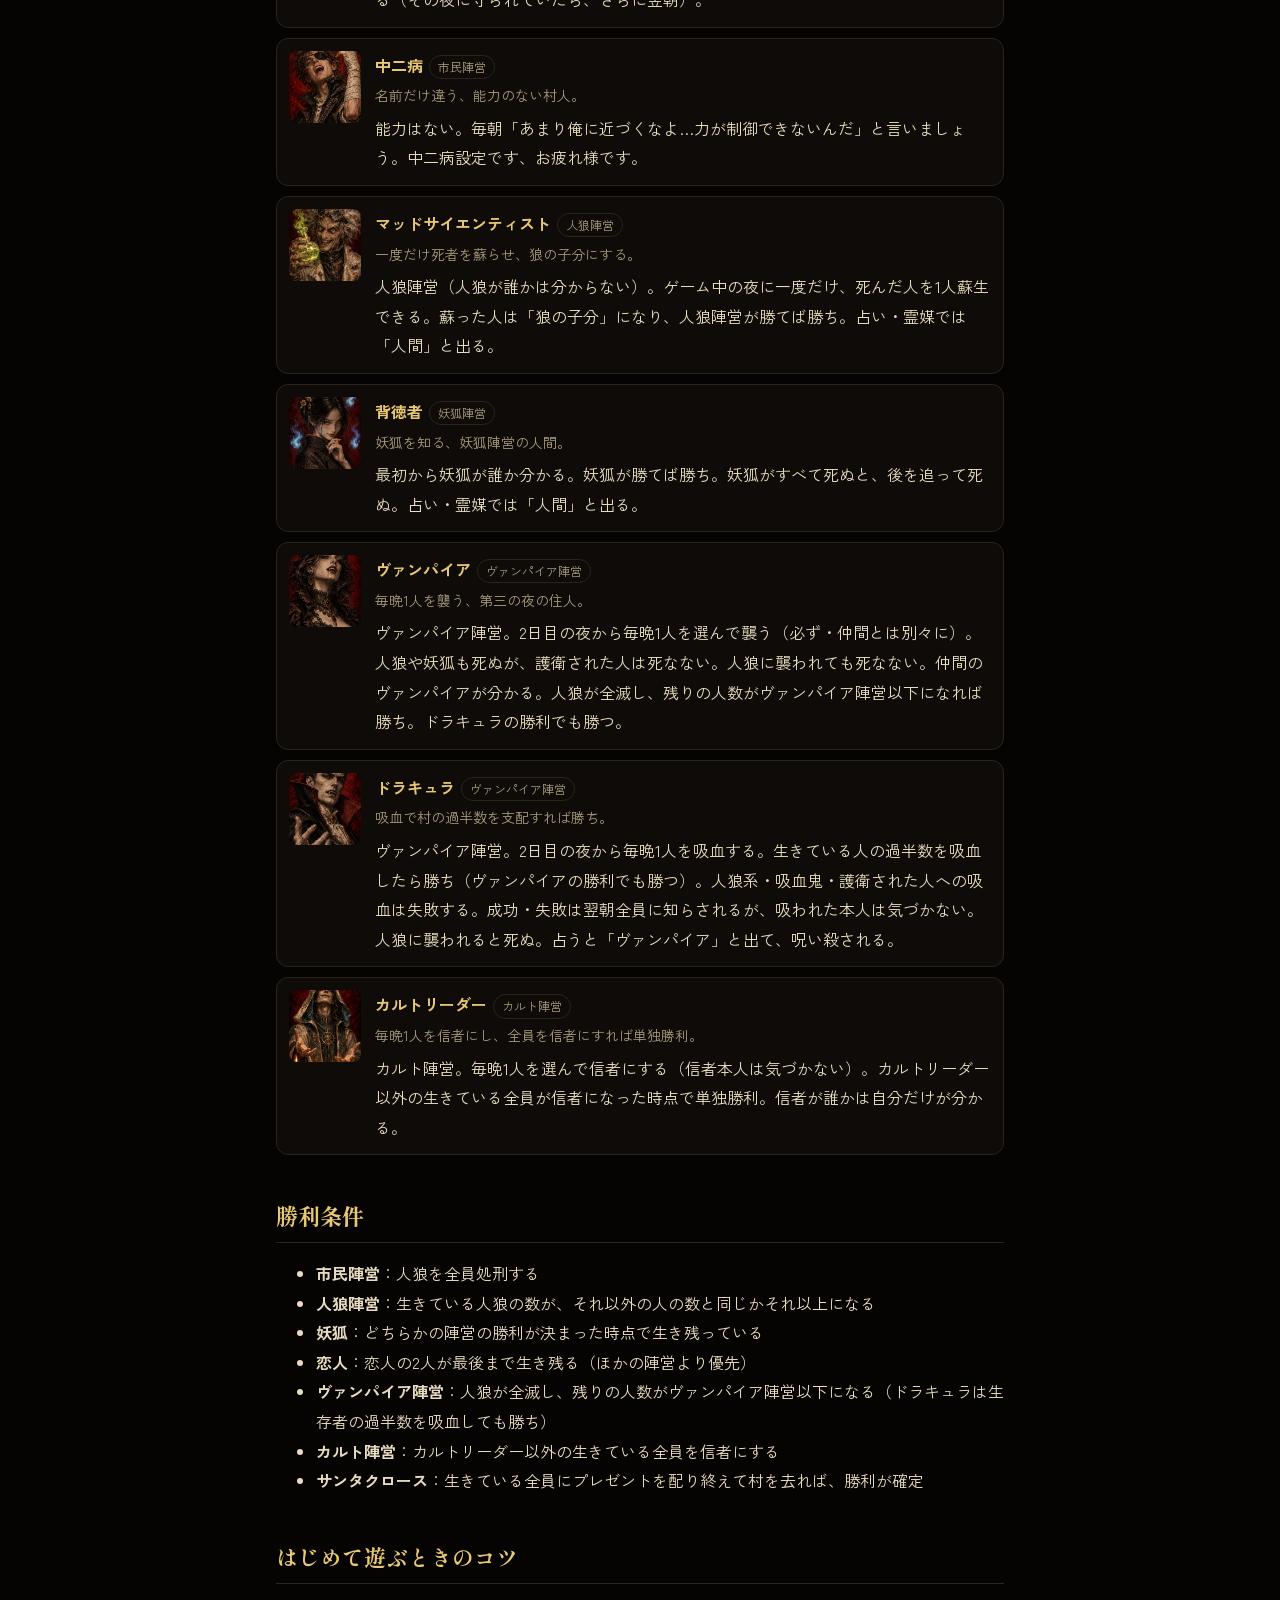
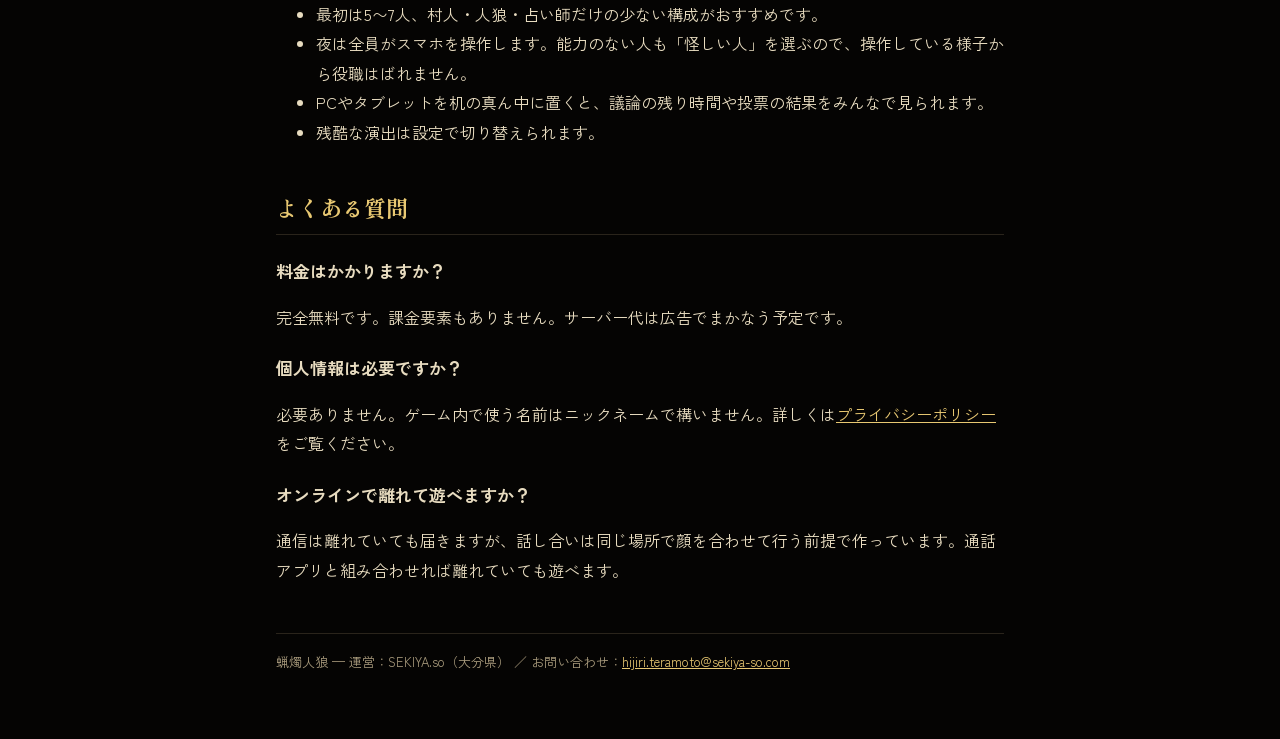
==== commit 56d53548: "Add 13 roles (samurai, dictator, prince, elder, thief, dog, santa, chuuni, mad scientist, immoralist" ====
--- a/about/index.html
+++ b/about/index.html
@@ -1,6 +1,6 @@
-<!doctype html><html lang="ja"><head><meta charset="utf-8">
+<!doctype html><html lang="ja"><head><meta charset="utf-8"><meta name="google-adsense-account" content="ca-pub-3774532248262939">
 <meta name="viewport" content="width=device-width,initial-scale=1"><title>遊び方と役職｜蝋燭人狼</title>
-<meta name="description" content="完全無料・登録不要でスマホで遊べる対面人狼ゲーム「蝋燭人狼」の遊び方・12役職の説明・勝利条件。"><link rel="canonical" href="https://rousoku-jinro.uk/about/"><meta property="og:title" content="遊び方と役職｜蝋燭人狼"><meta property="og:description" content="完全無料・登録不要でスマホで遊べる対面人狼ゲーム「蝋燭人狼」の遊び方・12役職の説明・勝利条件。"><meta property="og:image" content="https://rousoku-jinro.uk/img/og.jpg"><meta name="twitter:card" content="summary_large_image">
+<meta name="description" content="完全無料・登録不要でスマホで遊べる対面人狼ゲーム「蝋燭人狼」の遊び方・25役職の説明・勝利条件。"><link rel="canonical" href="https://rousoku-jinro.uk/about/"><meta property="og:title" content="遊び方と役職｜蝋燭人狼"><meta property="og:description" content="完全無料・登録不要でスマホで遊べる対面人狼ゲーム「蝋燭人狼」の遊び方・25役職の説明・勝利条件。"><meta property="og:image" content="https://rousoku-jinro.uk/img/og.jpg"><meta name="twitter:card" content="summary_large_image">
 <link rel="preconnect" href="https://fonts.googleapis.com"><link rel="preconnect" href="https://fonts.gstatic.com" crossorigin>
 <link href="https://fonts.googleapis.com/css2?family=Shippori+Mincho+B1:wght@800&family=Zen+Kaku+Gothic+New:wght@400;700&display=swap" rel="stylesheet">
 <style>:root{--bg:#050403;--fg:#e8dcc0;--mut:#a89a7c;--gold:#e8c872;--line:#2a241b;--card:#0e0b08}
@@ -19,8 +19,8 @@
 <p>日本語・English・한국어・中文に対応しているので、言葉の違う友達とも同じ部屋で遊べます。</p><p><b>完全無料</b>です。料金・課金・会員登録は一切ありません。</p><h2>おすすめの遊び方</h2><p>スマホだけでも遊べますが、PCやタブレットで部屋を作り、机の真ん中に置くのがおすすめです。その画面が「みんなで見る大画面」になり、夜の演出・朝の発表・議論の残り時間・投票の結果を全員で見られます。ろうそくを囲むように、画面を囲んで遊んでください。</p>
 <a class="cta" href="/">今すぐ部屋を作る</a>
 <h2>ゲームの流れ</h2><h3>1. 準備</h3><p>オーナーが部屋を作り、参加者はQRを読み取って名前を登録。オーナーが人数に合った役職を選んで開始します。</p><h3>2. 役職の確認</h3><p>自分の役職をこっそり確認。人狼は仲間の人狼が、共有者はもう一人の共有者が分かります。</p><h3>3. 夜</h3><p>全員がスマホを操作します。能力のある人は能力を使い、それ以外の人も「怪しい人」を選びます（誰が能力者かバレないため）。最初の夜は襲撃がありません。</p><h3>4. 朝</h3><p>夜の結果が発表されます。襲われた人はゲームから外れ、以後は話せません。</p><h3>5. 昼の議論</h3><p>誰が人狼か話し合います。占い師だと名乗り出る（CO）、嘘をつく、かばう…なんでもありです。</p><h3>6. 投票と処刑</h3><p>全員で1人に投票し、最多票の人が処刑されます。同票なら決選投票、それでも同票ならくじ。</p><h3>7. 勝敗</h3><p>人狼が全員いなくなれば市民の勝ち。人狼の数が残りの人と同じ以上になれば人狼の勝ち。妖狐が最後まで生きていれば妖狐の勝ちです。</p>
-<h2>役職一覧</h2><p>参加人数に合わせて、オーナーが役職を選びます。「自動で組む」を押すと、人数に合わせて市民側と人狼側の力がつり合う組み合わせを毎回ランダムに作ります。</p><div class="role"><img src="/img/roles/villager.webp" alt="村人" loading="lazy" onerror="this.remove()"><div><b>村人</b><span class="tag">市民陣営</span><br><span class="mut">特別な力はないが、議論と投票で人狼を追い詰める。</span><p style="margin:4px 0 0">能力なし。夜は「怪しい人」を選ぶだけ（役職を隠すため）。</p></div></div><div class="role"><img src="/img/roles/werewolf.webp" alt="人狼" loading="lazy" onerror="this.remove()"><div><b>人狼</b><span class="tag">人狼陣営</span><br><span class="mut">人に化けた狼。仲間と協力し、夜ごとに1人を襲う。</span><p style="margin:4px 0 0">2日目の夜から毎晩1人を襲撃。仲間の人狼が誰か分かる。</p></div></div><div class="role"><img src="/img/roles/seer.webp" alt="占い師" loading="lazy" onerror="this.remove()"><div><b>占い師</b><span class="tag">市民陣営</span><br><span class="mut">毎晩1人を占い、人狼かどうかを知る。</span><p style="margin:4px 0 0">毎晩1人を選ぶと、その場で「人間」か「人狼」かが分かる。妖狐を占うと呪い殺せる。</p></div></div><div class="role"><img src="/img/roles/medium.webp" alt="霊媒師" loading="lazy" onerror="this.remove()"><div><b>霊媒師</b><span class="tag">市民陣営</span><br><span class="mut">処刑された人が人狼だったかを知る。</span><p style="margin:4px 0 0">処刑の翌夜、処刑された人を選んで霊視すると、その場で「人間」か「人狼」かが分かる。</p></div></div><div class="role"><img src="/img/roles/knight.webp" alt="騎士" loading="lazy" onerror="this.remove()"><div><b>騎士</b><span class="tag">市民陣営</span><br><span class="mut">毎晩1人を人狼の襲撃から守る。</span><p style="margin:4px 0 0">2日目の夜から毎晩、自分以外の1人を守る。同じ人の連続護衛は不可（設定で変更可）。</p></div></div><div class="role"><img src="/img/roles/mason.webp" alt="共有者" loading="lazy" onerror="this.remove()"><div><b>共有者</b><span class="tag">市民陣営</span><br><span class="mut">互いに市民だと分かっている2人組。</span><p style="margin:4px 0 0">もう一人の共有者が誰か分かる。確実に信頼できる味方。</p></div></div><div class="role"><img src="/img/roles/madman.webp" alt="多重人格" loading="lazy" onerror="this.remove()"><div><b>多重人格</b><span class="tag">人狼陣営</span><br><span class="mut">人間だが、もう一つの人格が人狼の味方をする。嘘で村を混乱させる。</span><p style="margin:4px 0 0">能力なし。占われても「人間」と出る。人狼が誰かは分からない。人狼陣営が勝てば勝ち。</p></div></div><div class="role"><img src="/img/roles/fox.webp" alt="妖狐" loading="lazy" onerror="this.remove()"><div><b>妖狐</b><span class="tag">妖狐</span><br><span class="mut">第三陣営。最後まで生き残れば一人勝ち。</span><p style="margin:4px 0 0">人狼に襲われても死なない。占われると死ぬ。終了時に生きていれば勝利を奪う。</p></div></div><div class="role"><img src="/img/roles/cupid.webp" alt="キューピッド" loading="lazy" onerror="this.remove()"><div><b>キューピッド</b><span class="tag">恋人</span><br><span class="mut">自分と1人を恋人にする。2人とも生き残れば恋人の勝ち。</span><p style="margin:4px 0 0">最初の夜に1人を選び、自分とその人が恋人になる（選ばれた人のスマホに知らせが出る）。恋人のどちらかが死ぬと、もう片方もそのターンに一緒に死ぬ（キューピッド自身も）。恋人が2人とも最後まで生きていれば、どの陣営にも勝つ。</p></div></div><div class="role"><img src="/img/roles/baker.webp" alt="パン屋" loading="lazy" onerror="this.remove()"><div><b>パン屋</b><span class="tag">市民陣営</span><br><span class="mut">村の朝を支えるパン屋。生きている間は毎朝パンを届ける。</span><p style="margin:4px 0 0">能力なし。生きていれば毎朝「パンが届きました」と全員に知らされる。届かなかった朝は、パン屋が死んだ合図。</p></div></div><div class="role"><img src="/img/roles/hunter.webp" alt="狩人" loading="lazy" onerror="this.remove()"><div><b>狩人</b><span class="tag">市民陣営</span><br><span class="mut">死ぬとき、1人を道連れにできる村の狩人。</span><p style="margin:4px 0 0">能力は死んだときだけ。処刑や襲撃で死ぬと、生きている1人を選んで撃ち、一緒に死なせる。人狼を撃てれば大逆転。</p></div></div><div class="role"><img src="/img/roles/fanatic.webp" alt="狂信者" loading="lazy" onerror="this.remove()"><div><b>狂信者</b><span class="tag">人狼陣営</span><br><span class="mut">人狼を崇める人間。人狼が誰かを知っている。</span><p style="margin:4px 0 0">人間なので占われても「人間」と出る。最初から人狼が誰か分かる（人狼側からは分からない）。人狼陣営が勝てば勝ち。</p></div></div>
-<h2>勝利条件</h2><ul><li><b>市民陣営</b>：人狼を全員処刑する</li><li><b>人狼陣営</b>：生きている人狼の数が、それ以外の人の数と同じかそれ以上になる</li><li><b>妖狐</b>：どちらかの陣営の勝利が決まった時点で生き残っている</li><li><b>恋人</b>：恋人の2人が最後まで生き残る（ほかの陣営より優先）</li></ul>
+<h2>役職一覧</h2><p>参加人数に合わせて、オーナーが役職を選びます。「自動で組む」を押すと、人数に合わせて市民側と人狼側の力がつり合う組み合わせを毎回ランダムに作ります。</p><div class="role"><img src="/img/roles/villager.webp" alt="村人" loading="lazy" onerror="this.remove()"><div><b>村人</b><span class="tag">市民陣営</span><br><span class="mut">特別な力はないが、議論と投票で人狼を追い詰める。</span><p style="margin:4px 0 0">能力なし。夜は「怪しい人」を選ぶだけ（役職を隠すため）。</p></div></div><div class="role"><img src="/img/roles/werewolf.webp" alt="人狼" loading="lazy" onerror="this.remove()"><div><b>人狼</b><span class="tag">人狼陣営</span><br><span class="mut">人に化けた狼。仲間と協力し、夜ごとに1人を襲う。</span><p style="margin:4px 0 0">2日目の夜から毎晩1人を襲撃。仲間の人狼が誰か分かる。</p></div></div><div class="role"><img src="/img/roles/seer.webp" alt="占い師" loading="lazy" onerror="this.remove()"><div><b>占い師</b><span class="tag">市民陣営</span><br><span class="mut">毎晩1人を占い、人狼かどうかを知る。</span><p style="margin:4px 0 0">毎晩1人を選ぶと、その場で「人間」か「人狼」かが分かる。妖狐を占うと呪い殺せる。</p></div></div><div class="role"><img src="/img/roles/medium.webp" alt="霊媒師" loading="lazy" onerror="this.remove()"><div><b>霊媒師</b><span class="tag">市民陣営</span><br><span class="mut">処刑された人が人狼だったかを知る。</span><p style="margin:4px 0 0">処刑の翌夜、処刑された人を選んで霊視すると、その場で「人間」か「人狼」かが分かる。</p></div></div><div class="role"><img src="/img/roles/knight.webp" alt="騎士" loading="lazy" onerror="this.remove()"><div><b>騎士</b><span class="tag">市民陣営</span><br><span class="mut">毎晩1人を人狼の襲撃から守る。</span><p style="margin:4px 0 0">2日目の夜から毎晩、自分以外の1人を守る。同じ人の連続護衛は不可（設定で変更可）。</p></div></div><div class="role"><img src="/img/roles/mason.webp" alt="共有者" loading="lazy" onerror="this.remove()"><div><b>共有者</b><span class="tag">市民陣営</span><br><span class="mut">互いに市民だと分かっている2人組。</span><p style="margin:4px 0 0">もう一人の共有者が誰か分かる。確実に信頼できる味方。</p></div></div><div class="role"><img src="/img/roles/madman.webp" alt="多重人格" loading="lazy" onerror="this.remove()"><div><b>多重人格</b><span class="tag">人狼陣営</span><br><span class="mut">人間だが、もう一つの人格が人狼の味方をする。嘘で村を混乱させる。</span><p style="margin:4px 0 0">能力なし。占われても「人間」と出る。人狼が誰かは分からない。人狼陣営が勝てば勝ち。</p></div></div><div class="role"><img src="/img/roles/fox.webp" alt="妖狐" loading="lazy" onerror="this.remove()"><div><b>妖狐</b><span class="tag">妖狐陣営</span><br><span class="mut">第三陣営。最後まで生き残れば一人勝ち。</span><p style="margin:4px 0 0">人狼に襲われても死なない。占われると死ぬ。終了時に生きていれば勝利を奪う。</p></div></div><div class="role"><img src="/img/roles/cupid.webp" alt="キューピッド" loading="lazy" onerror="this.remove()"><div><b>キューピッド</b><span class="tag">恋人</span><br><span class="mut">自分と1人を恋人にする。2人とも生き残れば恋人の勝ち。</span><p style="margin:4px 0 0">最初の夜に1人を選び、自分とその人が恋人になる（選ばれた人のスマホに知らせが出る）。恋人のどちらかが死ぬと、もう片方もそのターンに一緒に死ぬ（キューピッド自身も）。恋人が2人とも最後まで生きていれば、どの陣営にも勝つ。</p></div></div><div class="role"><img src="/img/roles/baker.webp" alt="パン屋" loading="lazy" onerror="this.remove()"><div><b>パン屋</b><span class="tag">市民陣営</span><br><span class="mut">村の朝を支えるパン屋。生きている間は毎朝パンを届ける。</span><p style="margin:4px 0 0">能力なし。生きていれば毎朝「パンが届きました」と全員に知らされる。届かなかった朝は、パン屋が死んだ合図。</p></div></div><div class="role"><img src="/img/roles/hunter.webp" alt="狩人" loading="lazy" onerror="this.remove()"><div><b>狩人</b><span class="tag">市民陣営</span><br><span class="mut">死ぬとき、1人を道連れにできる村の狩人。</span><p style="margin:4px 0 0">能力は死んだときだけ。処刑や襲撃で死ぬと、生きている1人を選んで撃ち、一緒に死なせる。人狼を撃てれば大逆転。</p></div></div><div class="role"><img src="/img/roles/fanatic.webp" alt="狂信者" loading="lazy" onerror="this.remove()"><div><b>狂信者</b><span class="tag">人狼陣営</span><br><span class="mut">人狼を崇める人間。人狼が誰かを知っている。</span><p style="margin:4px 0 0">人間なので占われても「人間」と出る。最初から人狼が誰か分かる（人狼側からは分からない）。人狼陣営が勝てば勝ち。</p></div></div><div class="role"><img src="/img/roles/samurai.webp" alt="侍" loading="lazy" onerror="this.remove()"><div><b>侍</b><span class="tag">市民陣営</span><br><span class="mut">守った相手を襲った者と、刺し違える。</span><p style="margin:4px 0 0">2日目の夜から毎晩1人を守る（連続で同じ人も可）。守った相手が人狼などに襲われると、襲った者と侍が相打ちになり、2人とも無残な姿で発見される。守った人は助かる。</p></div></div><div class="role"><img src="/img/roles/dictator.webp" alt="独裁者" loading="lazy" onerror="this.remove()"><div><b>独裁者</b><span class="tag">市民陣営</span><br><span class="mut">一度だけ、処刑する人を独断で決められる。</span><p style="margin:4px 0 0">ゲーム中に一度だけ、昼の議論中か投票中にボタンを押して、処刑する人を独断で決められる。投票は行われず、すぐに処刑される（使うと全員に独裁者だと知られる）。</p></div></div><div class="role"><img src="/img/roles/prince.webp" alt="プリンス" loading="lazy" onerror="this.remove()"><div><b>プリンス</b><span class="tag">市民陣営</span><br><span class="mut">一度だけ、処刑を免れる。</span><p style="margin:4px 0 0">処刑されることに決まっても、一度だけ免れる（全員にプリンスだと明かされる）。2回目は処刑される。</p></div></div><div class="role"><img src="/img/roles/elder.webp" alt="老人" loading="lazy" onerror="this.remove()"><div><b>老人</b><span class="tag">市民陣営</span><br><span class="mut">寿命がある。人狼が減るほど短くなる。</span><p style="margin:4px 0 0">生きている人狼の数×2日目までしか生きられない。それを過ぎた朝に「老衰で死亡しました」と発表される。能力はない。</p></div></div><div class="role"><img src="/img/roles/thief.webp" alt="怪盗" loading="lazy" onerror="this.remove()"><div><b>怪盗</b><span class="tag">市民陣営</span><br><span class="mut">初日の夜、誰かの役職を盗んで成り代わる。</span><p style="margin:4px 0 0">初日の夜に1人を選び、その人の役職を盗んで自分がその役職になる（新しい役職の夜の行動は翌夜から）。盗まれた人は村人になる。ただし人狼・狂信者・背徳者を盗むと、その人は死ぬ。怪盗は占い・霊媒で「人間」と出る。</p></div></div><div class="role"><img src="/img/roles/dog.webp" alt="犬" loading="lazy" onerror="this.remove()"><div><b>犬</b><span class="tag">市民陣営</span><br><span class="mut">主人を守り、夜に噛みつく。占うと「人狼」。</span><p style="margin:4px 0 0">初日の夜に主人を1人選ぶ（必ず）。犬が生きている間、主人は人狼に襲われても死なない。2日目の夜から、選んだ1人を噛み殺せる（任意・騎士や侍の護衛は効かない）。占い・霊媒では「人狼」と出る。市民陣営。</p></div></div><div class="role"><img src="/img/roles/santa.webp" alt="サンタクロース" loading="lazy" onerror="this.remove()"><div><b>サンタクロース</b><span class="tag">市民陣営</span><br><span class="mut">毎晩プレゼントを配り、配り終えたら村を去る。</span><p style="margin:4px 0 0">毎晩、まだ贈っていない1人にプレゼントを贈る。中身はランダム：毒5%（死亡）・中二病10%・玉手箱10%（老人になる）・侍10%・プリンス10%・占い師25%・パン屋20%・カルトリーダー10%。市民陣営の人は役職ごと変わり、人外は陣営を変えずに一部の効果だけ受け取る。生きている全員に贈り終えた翌朝に村を去り、勝利が確定する（その夜に守られていたら、さらに翌朝）。</p></div></div><div class="role"><img src="/img/roles/chuuni.webp" alt="中二病" loading="lazy" onerror="this.remove()"><div><b>中二病</b><span class="tag">市民陣営</span><br><span class="mut">名前だけ違う、能力のない村人。</span><p style="margin:4px 0 0">能力はない。毎朝「あまり俺に近づくなよ…力が制御できないんだ」と言いましょう。中二病設定です、お疲れ様です。</p></div></div><div class="role"><img src="/img/roles/madsci.webp" alt="マッドサイエンティスト" loading="lazy" onerror="this.remove()"><div><b>マッドサイエンティスト</b><span class="tag">人狼陣営</span><br><span class="mut">一度だけ死者を蘇らせ、狼の子分にする。</span><p style="margin:4px 0 0">人狼陣営（人狼が誰かは分からない）。ゲーム中の夜に一度だけ、死んだ人を1人蘇生できる。蘇った人は「狼の子分」になり、人狼陣営が勝てば勝ち。占い・霊媒では「人間」と出る。</p></div></div><div class="role"><img src="/img/roles/immoral.webp" alt="背徳者" loading="lazy" onerror="this.remove()"><div><b>背徳者</b><span class="tag">妖狐陣営</span><br><span class="mut">妖狐を知る、妖狐陣営の人間。</span><p style="margin:4px 0 0">最初から妖狐が誰か分かる。妖狐が勝てば勝ち。妖狐がすべて死ぬと、後を追って死ぬ。占い・霊媒では「人間」と出る。</p></div></div><div class="role"><img src="/img/roles/vampire.webp" alt="ヴァンパイア" loading="lazy" onerror="this.remove()"><div><b>ヴァンパイア</b><span class="tag">ヴァンパイア陣営</span><br><span class="mut">毎晩1人を襲う、第三の夜の住人。</span><p style="margin:4px 0 0">ヴァンパイア陣営。2日目の夜から毎晩1人を選んで襲う（必ず・仲間とは別々に）。人狼や妖狐も死ぬが、護衛された人は死なない。人狼に襲われても死なない。仲間のヴァンパイアが分かる。人狼が全滅し、残りの人数がヴァンパイア陣営以下になれば勝ち。ドラキュラの勝利でも勝つ。</p></div></div><div class="role"><img src="/img/roles/dracula.webp" alt="ドラキュラ" loading="lazy" onerror="this.remove()"><div><b>ドラキュラ</b><span class="tag">ヴァンパイア陣営</span><br><span class="mut">吸血で村の過半数を支配すれば勝ち。</span><p style="margin:4px 0 0">ヴァンパイア陣営。2日目の夜から毎晩1人を吸血する。生きている人の過半数を吸血したら勝ち（ヴァンパイアの勝利でも勝つ）。人狼系・吸血鬼・護衛された人への吸血は失敗する。成功・失敗は翌朝全員に知らされるが、吸われた本人は気づかない。人狼に襲われると死ぬ。占うと「ヴァンパイア」と出て、呪い殺される。</p></div></div><div class="role"><img src="/img/roles/cult.webp" alt="カルトリーダー" loading="lazy" onerror="this.remove()"><div><b>カルトリーダー</b><span class="tag">カルト陣営</span><br><span class="mut">毎晩1人を信者にし、全員を信者にすれば単独勝利。</span><p style="margin:4px 0 0">カルト陣営。毎晩1人を選んで信者にする（信者本人は気づかない）。カルトリーダー以外の生きている全員が信者になった時点で単独勝利。信者が誰かは自分だけが分かる。</p></div></div>
+<h2>勝利条件</h2><ul><li><b>市民陣営</b>：人狼を全員処刑する</li><li><b>人狼陣営</b>：生きている人狼の数が、それ以外の人の数と同じかそれ以上になる</li><li><b>妖狐</b>：どちらかの陣営の勝利が決まった時点で生き残っている</li><li><b>恋人</b>：恋人の2人が最後まで生き残る（ほかの陣営より優先）</li><li><b>ヴァンパイア陣営</b>：人狼が全滅し、残りの人数がヴァンパイア陣営以下になる（ドラキュラは生存者の過半数を吸血しても勝ち）</li><li><b>カルト陣営</b>：カルトリーダー以外の生きている全員を信者にする</li><li><b>サンタクロース</b>：生きている全員にプレゼントを配り終えて村を去れば、勝利が確定</li></ul>
 <h2>はじめて遊ぶときのコツ</h2><ul><li>最初は5〜7人、村人・人狼・占い師だけの少ない構成がおすすめです。</li><li>夜は全員がスマホを操作します。能力のない人も「怪しい人」を選ぶので、操作している様子から役職はばれません。</li><li>PCやタブレットを机の真ん中に置くと、議論の残り時間や投票の結果をみんなで見られます。</li><li>残酷な演出は設定で切り替えられます。</li></ul>
 <h2>よくある質問</h2><h3>料金はかかりますか？</h3><p>完全無料です。課金要素もありません。サーバー代は広告でまかなう予定です。</p><h3>個人情報は必要ですか？</h3><p>必要ありません。ゲーム内で使う名前はニックネームで構いません。詳しくは<a href="/privacy/">プライバシーポリシー</a>をご覧ください。</p><h3>オンラインで離れて遊べますか？</h3><p>通信は離れていても届きますが、話し合いは同じ場所で顔を合わせて行う前提で作っています。通話アプリと組み合わせれば離れていても遊べます。</p>
 <footer>蝋燭人狼 — 運営：SEKIYA.so（大分県） ／ お問い合わせ：<a href="mailto:hijiri.teramoto@sekiya-so.com">hijiri.teramoto@sekiya-so.com</a></footer></main></body></html>
